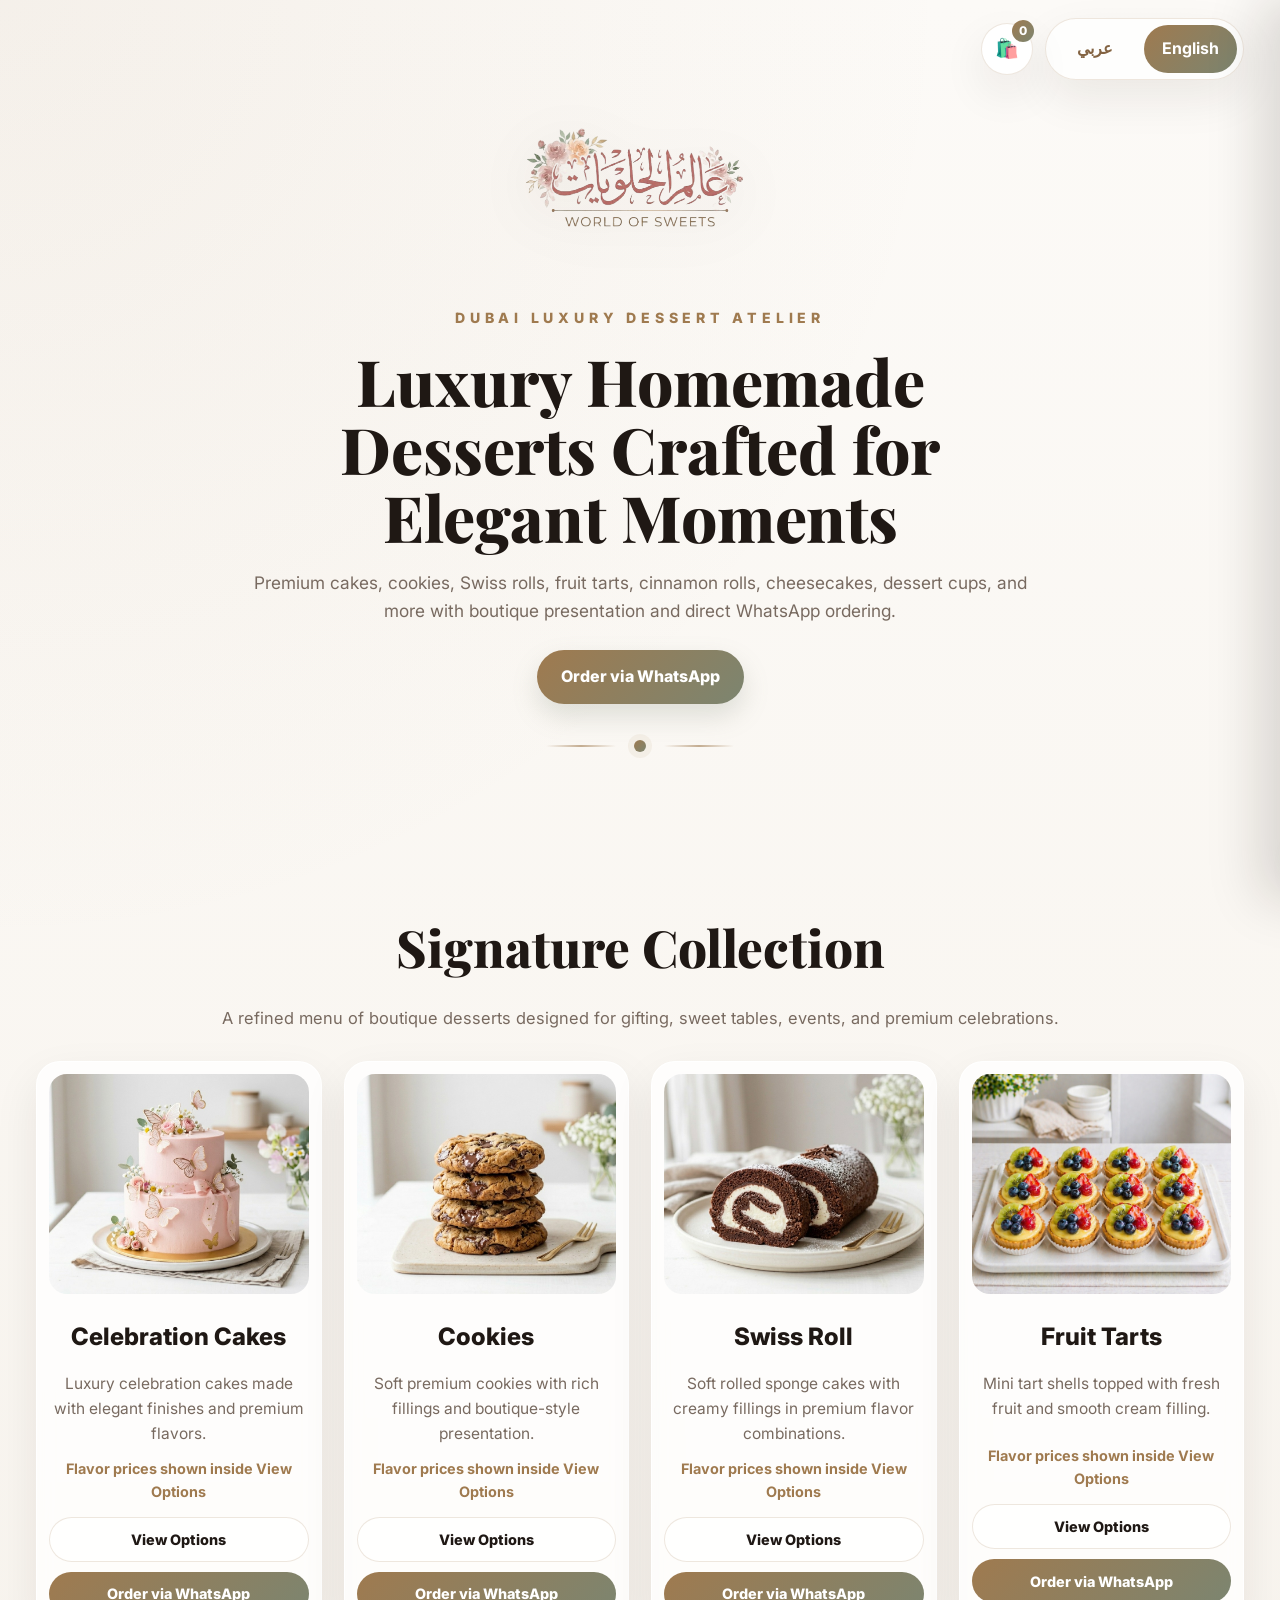
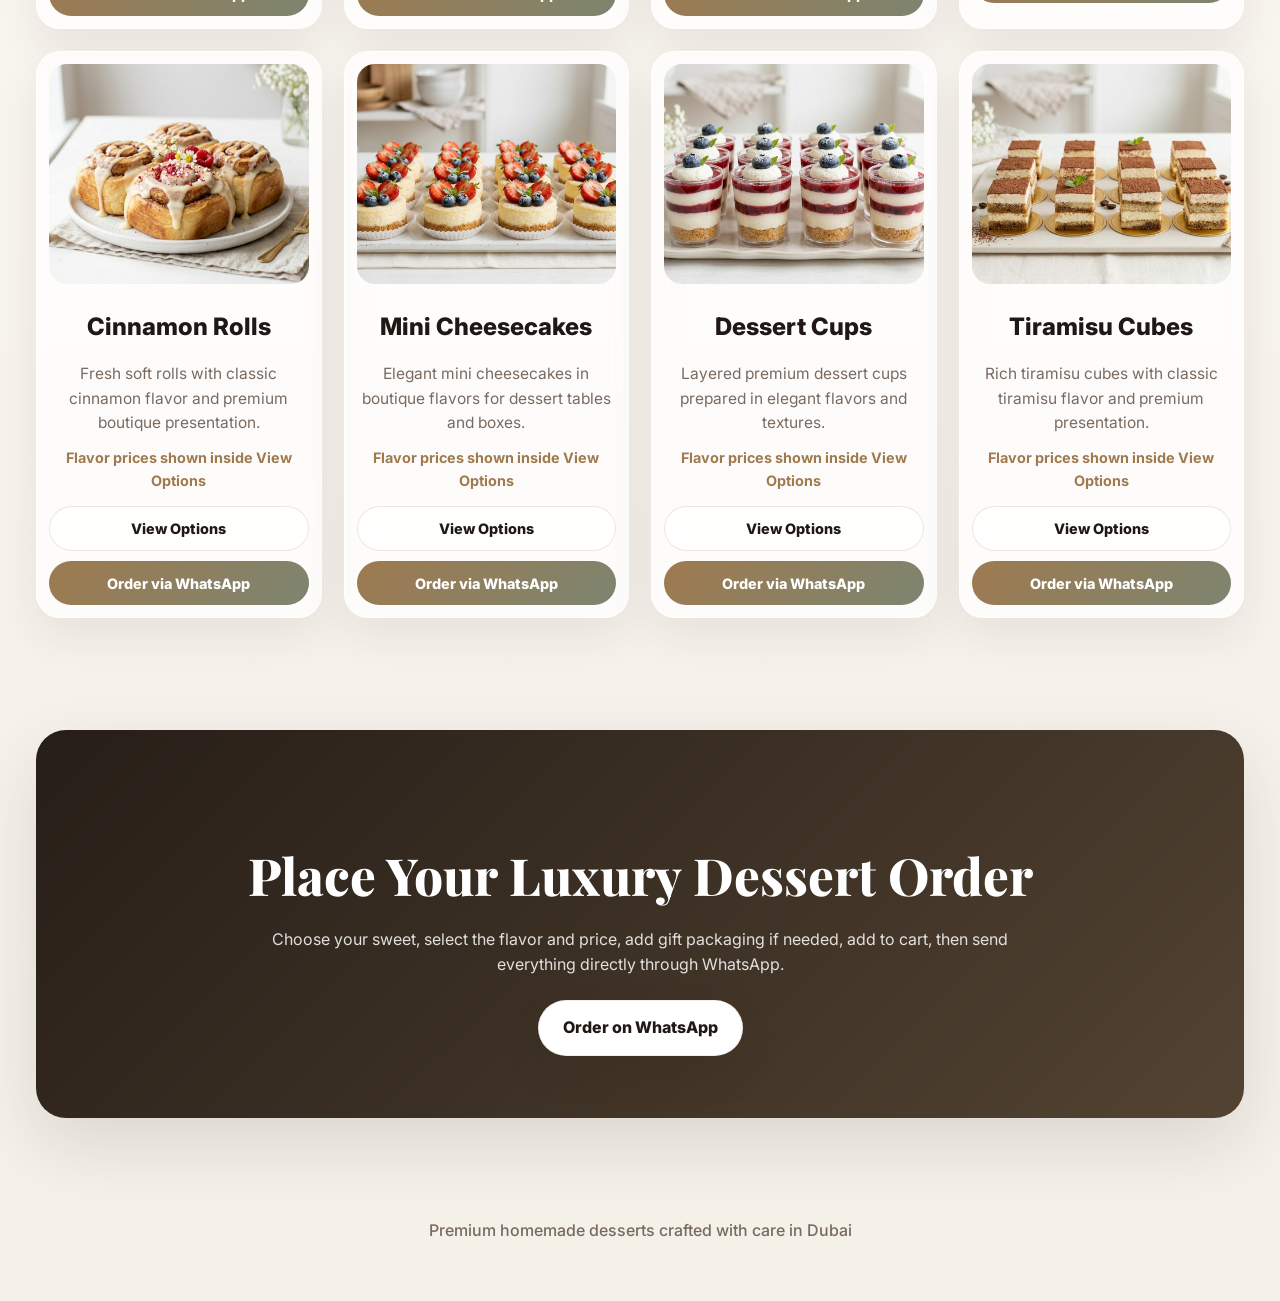
==== index.html @ 04ff1fd3 "Initial Word of Sweets site" ====
<!DOCTYPE html>
<html lang="en" dir="ltr">
<head>
  <meta charset="UTF-8" />
  <meta name="viewport" content="width=device-width, initial-scale=1.0" />
  <title>Word of Sweets | Dubai Luxury Desserts</title>
  <meta
    name="description"
    content="Luxury homemade desserts in Dubai with bilingual Arabic and English ordering, flavor selection, prices, gift options, cart, and WhatsApp ordering."
  />
  <link rel="preconnect" href="https://fonts.googleapis.com" />
  <link rel="preconnect" href="https://fonts.gstatic.com" crossorigin />
  <link
    href="https://fonts.googleapis.com/css2?family=Playfair+Display:wght@600;700;800&family=Inter:wght@400;500;600;700;800&family=Tajawal:wght@400;500;700;800&display=swap"
    rel="stylesheet"
  />
  <link rel="stylesheet" href="style.css" />
</head>
<body>
  <header class="topbar">
    <div class="container topbar-wrap">
      <div class="brand-logo-wrap"></div>

      <div class="topbar-actions">
        <button class="cart-toggle" id="cartToggle" type="button" aria-label="Open cart">
          <span class="cart-icon">🛍️</span>
          <span class="cart-count" id="cartCount">0</span>
        </button>

        <div class="language-switch">
          <button class="lang-btn" data-lang="ar">عربي</button>
          <button class="lang-btn active" data-lang="en">English</button>
        </div>
      </div>
    </div>
  </header>

  <main>
    <section class="hero section" id="home">
      <div class="container hero-inner">
        <div class="hero-logo-wrap reveal">
          <img src="images/Logo.png" alt="Word of Sweets main logo" class="hero-logo" />
        </div>

        <p
          class="hero-tag reveal"
          data-en="Dubai Luxury Dessert Atelier"
          data-ar="أتيليه حلويات فاخر في دبي"
        >
          Dubai Luxury Dessert Atelier
        </p>

        <h1
          class="hero-title reveal"
          data-en="Luxury Homemade Desserts Crafted for Elegant Moments"
          data-ar="حلويات منزلية فاخرة مصممة للحظات الأنيقة"
        >
          Luxury Homemade Desserts Crafted for Elegant Moments
        </h1>

        <p
          class="hero-subtitle reveal"
          data-en="Premium cakes, cookies, Swiss rolls, fruit tarts, cinnamon rolls, cheesecakes, dessert cups, and more with boutique presentation and direct WhatsApp ordering."
          data-ar="كيكات وكوكيز وسويس رول وتارت فواكه وسينامون رول وتشيزكيك وأكواب حلى والمزيد بتقديم بوتيك فاخر وطلب مباشر عبر واتساب."
        >
          Premium cakes, cookies, Swiss rolls, fruit tarts, cinnamon rolls, cheesecakes, dessert cups, and more with boutique presentation and direct WhatsApp ordering.
        </p>

        <div class="hero-buttons reveal">
          <a
            href="https://wa.me/971528112120"
            target="_blank"
            rel="noopener noreferrer"
            class="btn btn-whatsapp"
            data-en="Order via WhatsApp"
            data-ar="اطلب عبر واتساب"
          >
            Order via WhatsApp
          </a>
        </div>

        <div class="hero-divider reveal">
          <span></span>
          <i></i>
          <span></span>
        </div>
      </div>
    </section>

    <section class="products section" id="products">
      <div class="container">
        <div class="section-head reveal">
          <h2 data-en="Signature Collection" data-ar="التشكيلة المميزة">
            Signature Collection
          </h2>
          <p
            data-en="A refined menu of boutique desserts designed for gifting, sweet tables, events, and premium celebrations."
            data-ar="قائمة راقية من الحلويات البوتيكية المصممة للهدايا وطاولات الحلوى والمناسبات والاحتفالات الفاخرة."
          >
            A refined menu of boutique desserts designed for gifting, sweet tables, events, and premium celebrations.
          </p>
        </div>

        <div class="product-grid">
          <article
            class="product-card reveal"
            data-product="cakes"
            data-name-en="Celebration Cakes"
            data-name-ar="كيكات المناسبات"
            data-desc-en="Luxury celebration cakes made with elegant finishes and premium flavors."
            data-desc-ar="كيكات مناسبات فاخرة بتشطيبات أنيقة ونكهات مميزة."
            data-price-note-en="Flavor prices shown inside View Options"
            data-price-note-ar="أسعار النكهات موجودة داخل عرض الخيارات"
          >
            <div class="product-image-wrap">
              <img src="images/cakes.jpg" alt="Celebration Cakes" class="product-image" />
            </div>
            <div class="product-body">
              <h3 data-en="Celebration Cakes" data-ar="كيكات المناسبات">Celebration Cakes</h3>
              <p class="product-text" data-en="Luxury celebration cakes made with elegant finishes and premium flavors." data-ar="كيكات مناسبات فاخرة بتشطيبات أنيقة ونكهات مميزة.">
                Luxury celebration cakes made with elegant finishes and premium flavors.
              </p>
              <div class="product-note" data-en="Flavor prices shown inside View Options" data-ar="أسعار النكهات موجودة داخل عرض الخيارات">
                Flavor prices shown inside View Options
              </div>
              <div class="card-actions">
                <button class="btn btn-card btn-view-options" type="button" data-en="View Options" data-ar="عرض الخيارات">View Options</button>
                <button class="btn btn-card btn-card-whatsapp quick-order" type="button" data-en="Order via WhatsApp" data-ar="اطلب عبر واتساب">Order via WhatsApp</button>
              </div>
            </div>
          </article>

          <article
            class="product-card reveal"
            data-product="cookies"
            data-name-en="Cookies"
            data-name-ar="كوكيز"
            data-desc-en="Soft premium cookies with rich fillings and boutique-style presentation."
            data-desc-ar="كوكيز فاخر طري بحشوات غنية وتقديم أنيق."
            data-price-note-en="Flavor prices shown inside View Options"
            data-price-note-ar="أسعار النكهات موجودة داخل عرض الخيارات"
          >
            <div class="product-image-wrap">
              <img src="images/cookies.jpg" alt="Cookies" class="product-image" />
            </div>
            <div class="product-body">
              <h3 data-en="Cookies" data-ar="كوكيز">Cookies</h3>
              <p class="product-text" data-en="Soft premium cookies with rich fillings and boutique-style presentation." data-ar="كوكيز فاخر طري بحشوات غنية وتقديم أنيق.">
                Soft premium cookies with rich fillings and boutique-style presentation.
              </p>
              <div class="product-note" data-en="Flavor prices shown inside View Options" data-ar="أسعار النكهات موجودة داخل عرض الخيارات">
                Flavor prices shown inside View Options
              </div>
              <div class="card-actions">
                <button class="btn btn-card btn-view-options" type="button" data-en="View Options" data-ar="عرض الخيارات">View Options</button>
                <button class="btn btn-card btn-card-whatsapp quick-order" type="button" data-en="Order via WhatsApp" data-ar="اطلب عبر واتساب">Order via WhatsApp</button>
              </div>
            </div>
          </article>

          <article
            class="product-card reveal"
            data-product="swiss-roll"
            data-name-en="Swiss Roll"
            data-name-ar="سويس رول"
            data-desc-en="Soft rolled sponge cakes with creamy fillings in premium flavor combinations."
            data-desc-ar="سويس رول إسفنجي طري بحشوات كريمية ونكهات فاخرة."
            data-price-note-en="Flavor prices shown inside View Options"
            data-price-note-ar="أسعار النكهات موجودة داخل عرض الخيارات"
          >
            <div class="product-image-wrap">
              <img src="images/swiss roll.jpg" alt="Swiss Roll" class="product-image" />
            </div>
            <div class="product-body">
              <h3 data-en="Swiss Roll" data-ar="سويس رول">Swiss Roll</h3>
              <p class="product-text" data-en="Soft rolled sponge cakes with creamy fillings in premium flavor combinations." data-ar="سويس رول إسفنجي طري بحشوات كريمية ونكهات فاخرة.">
                Soft rolled sponge cakes with creamy fillings in premium flavor combinations.
              </p>
              <div class="product-note" data-en="Flavor prices shown inside View Options" data-ar="أسعار النكهات موجودة داخل عرض الخيارات">
                Flavor prices shown inside View Options
              </div>
              <div class="card-actions">
                <button class="btn btn-card btn-view-options" type="button" data-en="View Options" data-ar="عرض الخيارات">View Options</button>
                <button class="btn btn-card btn-card-whatsapp quick-order" type="button" data-en="Order via WhatsApp" data-ar="اطلب عبر واتساب">Order via WhatsApp</button>
              </div>
            </div>
          </article>

          <article
            class="product-card reveal"
            data-product="fruit-tarts"
            data-name-en="Fruit Tarts"
            data-name-ar="تارت الفواكه"
            data-desc-en="Mini tart shells topped with fresh fruit and smooth cream filling."
            data-desc-ar="تارت صغير محشو بكريمة ناعمة ومزين بالفواكه الطازجة."
            data-price-note-en="Flavor prices shown inside View Options"
            data-price-note-ar="أسعار النكهات موجودة داخل عرض الخيارات"
          >
            <div class="product-image-wrap">
              <img src="images/Small tart mix.jpg" alt="Fruit Tarts" class="product-image" />
            </div>
            <div class="product-body">
              <h3 data-en="Fruit Tarts" data-ar="تارت الفواكه">Fruit Tarts</h3>
              <p class="product-text" data-en="Mini tart shells topped with fresh fruit and smooth cream filling." data-ar="تارت صغير محشو بكريمة ناعمة ومزين بالفواكه الطازجة.">
                Mini tart shells topped with fresh fruit and smooth cream filling.
              </p>
              <div class="product-note" data-en="Flavor prices shown inside View Options" data-ar="أسعار النكهات موجودة داخل عرض الخيارات">
                Flavor prices shown inside View Options
              </div>
              <div class="card-actions">
                <button class="btn btn-card btn-view-options" type="button" data-en="View Options" data-ar="عرض الخيارات">View Options</button>
                <button class="btn btn-card btn-card-whatsapp quick-order" type="button" data-en="Order via WhatsApp" data-ar="اطلب عبر واتساب">Order via WhatsApp</button>
              </div>
            </div>
          </article>

          <article
            class="product-card reveal"
            data-product="cinnamon-rolls"
            data-name-en="Cinnamon Rolls"
            data-name-ar="سينامون رول"
            data-desc-en="Fresh soft rolls with classic cinnamon flavor and premium boutique presentation."
            data-desc-ar="لفائف سينامون طازجة وطرية بنكهة السينامون الكلاسيكية وتقديم فاخر."
            data-price-note-en="Flavor prices shown inside View Options"
            data-price-note-ar="أسعار النكهات موجودة داخل عرض الخيارات"
          >
            <div class="product-image-wrap">
              <img src="images/cinnamon rolls.jpg" alt="Cinnamon Rolls" class="product-image" />
            </div>
            <div class="product-body">
              <h3 data-en="Cinnamon Rolls" data-ar="سينامون رول">Cinnamon Rolls</h3>
              <p class="product-text" data-en="Fresh soft rolls with classic cinnamon flavor and premium boutique presentation." data-ar="لفائف سينامون طازجة وطرية بنكهة السينامون الكلاسيكية وتقديم فاخر.">
                Fresh soft rolls with classic cinnamon flavor and premium boutique presentation.
              </p>
              <div class="product-note" data-en="Flavor prices shown inside View Options" data-ar="أسعار النكهات موجودة داخل عرض الخيارات">
                Flavor prices shown inside View Options
              </div>
              <div class="card-actions">
                <button class="btn btn-card btn-view-options" type="button" data-en="View Options" data-ar="عرض الخيارات">View Options</button>
                <button class="btn btn-card btn-card-whatsapp quick-order" type="button" data-en="Order via WhatsApp" data-ar="اطلب عبر واتساب">Order via WhatsApp</button>
              </div>
            </div>
          </article>

          <article
            class="product-card reveal"
            data-product="mini-cheesecakes"
            data-name-en="Mini Cheesecakes"
            data-name-ar="ميني تشيزكيك"
            data-desc-en="Elegant mini cheesecakes in boutique flavors for dessert tables and boxes."
            data-desc-ar="ميني تشيزكيك أنيق بنكهات مميزة لطاولات الحلوى والبوكسات."
            data-price-note-en="Flavor prices shown inside View Options"
            data-price-note-ar="أسعار النكهات موجودة داخل عرض الخيارات"
          >
            <div class="product-image-wrap">
              <img src="images/Small cheesecake.jpg" alt="Mini Cheesecakes" class="product-image" />
            </div>
            <div class="product-body">
              <h3 data-en="Mini Cheesecakes" data-ar="ميني تشيزكيك">Mini Cheesecakes</h3>
              <p class="product-text" data-en="Elegant mini cheesecakes in boutique flavors for dessert tables and boxes." data-ar="ميني تشيزكيك أنيق بنكهات مميزة لطاولات الحلوى والبوكسات.">
                Elegant mini cheesecakes in boutique flavors for dessert tables and boxes.
              </p>
              <div class="product-note" data-en="Flavor prices shown inside View Options" data-ar="أسعار النكهات موجودة داخل عرض الخيارات">
                Flavor prices shown inside View Options
              </div>
              <div class="card-actions">
                <button class="btn btn-card btn-view-options" type="button" data-en="View Options" data-ar="عرض الخيارات">View Options</button>
                <button class="btn btn-card btn-card-whatsapp quick-order" type="button" data-en="Order via WhatsApp" data-ar="اطلب عبر واتساب">Order via WhatsApp</button>
              </div>
            </div>
          </article>

          <article
            class="product-card reveal"
            data-product="dessert-cups"
            data-name-en="Dessert Cups"
            data-name-ar="أكواب الحلى"
            data-desc-en="Layered premium dessert cups prepared in elegant flavors and textures."
            data-desc-ar="أكواب حلى بطبقات فاخرة ونكهات وقوامات مميزة."
            data-price-note-en="Flavor prices shown inside View Options"
            data-price-note-ar="أسعار النكهات موجودة داخل عرض الخيارات"
          >
            <div class="product-image-wrap">
              <img src="images/cups.jpg" alt="Dessert Cups" class="product-image" />
            </div>
            <div class="product-body">
              <h3 data-en="Dessert Cups" data-ar="أكواب الحلى">Dessert Cups</h3>
              <p class="product-text" data-en="Layered premium dessert cups prepared in elegant flavors and textures." data-ar="أكواب حلى بطبقات فاخرة ونكهات وقوامات مميزة.">
                Layered premium dessert cups prepared in elegant flavors and textures.
              </p>
              <div class="product-note" data-en="Flavor prices shown inside View Options" data-ar="أسعار النكهات موجودة داخل عرض الخيارات">
                Flavor prices shown inside View Options
              </div>
              <div class="card-actions">
                <button class="btn btn-card btn-view-options" type="button" data-en="View Options" data-ar="عرض الخيارات">View Options</button>
                <button class="btn btn-card btn-card-whatsapp quick-order" type="button" data-en="Order via WhatsApp" data-ar="اطلب عبر واتساب">Order via WhatsApp</button>
              </div>
            </div>
          </article>

          <article
            class="product-card reveal"
            data-product="tiramisu-cubes"
            data-name-en="Tiramisu Cubes"
            data-name-ar="مكعبات تيراميسو"
            data-desc-en="Rich tiramisu cubes with classic tiramisu flavor and premium presentation."
            data-desc-ar="مكعبات تيراميسو غنية بنكهة التيراميسو الكلاسيكية وتقديم فاخر."
            data-price-note-en="Flavor prices shown inside View Options"
            data-price-note-ar="أسعار النكهات موجودة داخل عرض الخيارات"
          >
            <div class="product-image-wrap">
              <img src="images/cube tiramisu.jpg" alt="Tiramisu Cubes" class="product-image" />
            </div>
            <div class="product-body">
              <h3 data-en="Tiramisu Cubes" data-ar="مكعبات تيراميسو">Tiramisu Cubes</h3>
              <p class="product-text" data-en="Rich tiramisu cubes with classic tiramisu flavor and premium presentation." data-ar="مكعبات تيراميسو غنية بنكهة التيراميسو الكلاسيكية وتقديم فاخر.">
                Rich tiramisu cubes with classic tiramisu flavor and premium presentation.
              </p>
              <div class="product-note" data-en="Flavor prices shown inside View Options" data-ar="أسعار النكهات موجودة داخل عرض الخيارات">
                Flavor prices shown inside View Options
              </div>
              <div class="card-actions">
                <button class="btn btn-card btn-view-options" type="button" data-en="View Options" data-ar="عرض الخيارات">View Options</button>
                <button class="btn btn-card btn-card-whatsapp quick-order" type="button" data-en="Order via WhatsApp" data-ar="اطلب عبر واتساب">Order via WhatsApp</button>
              </div>
            </div>
          </article>
        </div>
      </div>
    </section>

    <section class="cta section">
      <div class="container">
        <div class="cta-box reveal">
          <h2 data-en="Place Your Luxury Dessert Order" data-ar="اطلب تشكيلتك الفاخرة">
            Place Your Luxury Dessert Order
          </h2>
          <p
            data-en="Choose your sweet, select the flavor and price, add gift packaging if needed, add to cart, then send everything directly through WhatsApp."
            data-ar="اختر الحلى وحدد النكهة والسعر وأضف تغليف الهدية إذا رغبت ثم أضف إلى السلة وأرسل كل التفاصيل مباشرة عبر واتساب."
          >
            Choose your sweet, select the flavor and price, add gift packaging if needed, add to cart, then send everything directly through WhatsApp.
          </p>
          <a
            href="https://wa.me/971528112120"
            target="_blank"
            rel="noopener noreferrer"
            class="btn btn-light"
            data-en="Order on WhatsApp"
            data-ar="اطلب عبر واتساب"
          >
            Order on WhatsApp
          </a>
        </div>
      </div>
    </section>
  </main>

  <footer class="site-footer">
    <div class="container footer-wrap">
      <p data-en="Premium homemade desserts crafted with care in Dubai" data-ar="حلويات منزلية فاخرة مصنوعة بعناية في دبي">
        Premium homemade desserts crafted with care in Dubai
      </p>
    </div>
  </footer>

  <div class="modal" id="productModal" aria-hidden="true">
    <div class="modal-backdrop"></div>

    <div class="modal-dialog" role="dialog" aria-modal="true" aria-labelledby="modalTitle">
      <button class="modal-close" id="modalClose" type="button" aria-label="Close">×</button>

      <div class="modal-grid">
        <div class="modal-image-side">
          <img id="modalImage" src="" alt="" class="modal-image" />
        </div>

        <div class="modal-content-side">
          <h2 id="modalTitle" class="modal-title"></h2>
          <p id="modalDescription" class="modal-description"></p>

          <div class="option-group">
            <h3 class="option-title" data-en="Choose Flavor" data-ar="اختر النكهة">Choose Flavor</h3>
            <div class="flavor-grid" id="flavorOptions"></div>
          </div>

          <div class="option-group">
            <h3 class="option-title" data-en="Gift Options" data-ar="خيارات التغليف والهدايا">Gift Options</h3>
            <div class="option-grid" id="giftOptions"></div>
          </div>

          <div class="option-group">
            <h3 class="option-title" data-en="Quantity" data-ar="الكمية">Quantity</h3>
            <div class="quantity-row">
              <button class="qty-btn" id="decreaseQty" type="button">-</button>
              <span class="qty-number" id="quantityValue">1</span>
              <button class="qty-btn" id="increaseQty" type="button">+</button>
            </div>
          </div>

          <div class="modal-actions">
            <button class="btn btn-add-cart" id="addToCartBtn" type="button" data-en="Add to Cart" data-ar="أضف إلى السلة">
              Add to Cart
            </button>
            <button class="btn btn-whatsapp modal-order-btn" id="sendOrderBtn" type="button" data-en="Order via WhatsApp" data-ar="اطلب عبر واتساب">
              Order via WhatsApp
            </button>
          </div>

          <div class="modal-summary">
            <div class="summary-row">
              <span data-en="Selected Item" data-ar="الصنف المختار">Selected Item</span>
              <strong id="summaryProduct"></strong>
            </div>
            <div class="summary-row">
              <span data-en="Flavor" data-ar="النكهة">Flavor</span>
              <strong id="summaryFlavor">-</strong>
            </div>
            <div class="summary-row">
              <span data-en="Flavor Price" data-ar="سعر النكهة">Flavor Price</span>
              <strong id="summaryPrice">-</strong>
            </div>
            <div class="summary-row">
              <span data-en="Gift Option" data-ar="خيار الهدية">Gift Option</span>
              <strong id="summaryGift">-</strong>
            </div>
            <div class="summary-row">
              <span data-en="Gift Price" data-ar="سعر الهدية">Gift Price</span>
              <strong id="summaryGiftPrice">-</strong>
            </div>
            <div class="summary-row">
              <span data-en="Quantity" data-ar="الكمية">Quantity</span>
              <strong id="summaryQty">1</strong>
            </div>
            <div class="summary-row summary-total-row">
              <span data-en="Estimated Total" data-ar="الإجمالي التقريبي">Estimated Total</span>
              <strong id="summaryTotal">-</strong>
            </div>
          </div>
        </div>
      </div>
    </div>
  </div>

  <aside class="cart-drawer" id="cartDrawer" aria-hidden="true">
    <div class="cart-header">
      <h2 data-en="Your Cart" data-ar="سلة المشتريات">Your Cart</h2>
      <button class="cart-close" id="cartClose" type="button" aria-label="Close cart">×</button>
    </div>

    <div class="cart-items" id="cartItems"></div>

    <div class="cart-empty" id="cartEmpty" data-en="Your cart is empty." data-ar="سلة المشتريات فارغة.">
      Your cart is empty.
    </div>

    <div class="cart-footer">
      <div class="cart-total-row">
        <span data-en="Total" data-ar="الإجمالي">Total</span>
        <strong id="cartTotal">0 AED</strong>
      </div>

      <button class="btn btn-whatsapp cart-checkout-btn" id="cartCheckoutBtn" type="button" data-en="Checkout on WhatsApp" data-ar="إرسال الطلب عبر واتساب">
        Checkout on WhatsApp
      </button>
    </div>
  </aside>

  <div class="cart-overlay" id="cartOverlay"></div>

  <script src="script.js"></script>
</body>
</html>
---- style.css ----
:root {
  --bg: #f5f0e8;
  --bg-soft: #fcfaf7;
  --white: #ffffff;
  --text: #2c241f;
  --text-soft: #786a60;
  --headline: #1f1814;
  --bronze: #9f7a4f;
  --bronze-dark: #836342;
  --olive: #7c8570;
  --olive-dark: #646d59;
  --sand: #e8ddcf;
  --line: rgba(44, 36, 31, 0.1);
  --shadow: 0 18px 45px rgba(36, 26, 18, 0.08);
  --shadow-strong: 0 26px 70px rgba(36, 26, 18, 0.12);
  --container: 1240px;
  --transition: all 0.3s ease;
}

*,
*::before,
*::after {
  box-sizing: border-box;
}

html {
  scroll-behavior: smooth;
  overflow-x: hidden;
}

body {
  margin: 0;
  font-family: "Inter", sans-serif;
  background:
    radial-gradient(circle at top left, rgba(159, 122, 79, 0.08), transparent 30%),
    linear-gradient(to bottom, var(--bg-soft), var(--bg));
  color: var(--text);
  line-height: 1.6;
  overflow-x: hidden;
  width: 100%;
  max-width: 100%;
}

body.lang-ar {
  font-family: "Tajawal", sans-serif;
}

img,
picture,
video,
canvas,
svg {
  display: block;
  max-width: 100%;
}

button,
input,
textarea,
select {
  font: inherit;
}

button {
  cursor: pointer;
  border: none;
  background: none;
}

a {
  color: inherit;
  text-decoration: none;
}

.container {
  width: 100%;
  max-width: var(--container);
  margin: 0 auto;
  padding-left: 16px;
  padding-right: 16px;
}

.section {
  padding: 56px 0;
}

/* Topbar */
.topbar {
  position: relative;
  padding: 18px 0 8px;
  width: 100%;
  overflow-x: clip;
}

.topbar-wrap {
  display: flex;
  align-items: flex-start;
  justify-content: flex-end;
  gap: 24px;
  width: 100%;
}

.brand-logo-wrap,
.brand-logo {
  display: none;
}

.topbar-actions {
  display: flex;
  align-items: center;
  gap: 12px;
  flex-shrink: 0;
}

.cart-toggle {
  position: relative;
  width: 52px;
  height: 52px;
  border-radius: 50%;
  background: var(--white);
  border: 1px solid rgba(159, 122, 79, 0.18);
  box-shadow: var(--shadow);
  display: flex;
  align-items: center;
  justify-content: center;
  flex-shrink: 0;
}

.cart-icon {
  font-size: 1.2rem;
}

.cart-count {
  position: absolute;
  top: -4px;
  right: -2px;
  min-width: 22px;
  height: 22px;
  border-radius: 999px;
  background: linear-gradient(135deg, var(--bronze), var(--olive));
  color: var(--white);
  font-size: 0.75rem;
  font-weight: 800;
  display: flex;
  align-items: center;
  justify-content: center;
  padding: 0 6px;
}

.language-switch {
  display: inline-flex;
  align-items: center;
  gap: 6px;
  padding: 6px;
  border-radius: 999px;
  background: rgba(255, 255, 255, 0.72);
  border: 1px solid rgba(159, 122, 79, 0.18);
  box-shadow: var(--shadow);
  flex-shrink: 0;
}

.lang-btn {
  min-width: 86px;
  padding: 11px 18px;
  border-radius: 999px;
  font-weight: 700;
  color: var(--bronze-dark);
  transition: var(--transition);
  white-space: nowrap;
}

.lang-btn.active {
  background: linear-gradient(135deg, var(--bronze), var(--olive));
  color: var(--white);
}

/* Hero */
.hero {
  padding-top: 10px;
  text-align: center;
  overflow-x: clip;
}

.hero-inner {
  max-width: 930px;
  margin: 0 auto;
}

.hero-logo-wrap {
  display: flex;
  justify-content: center;
  margin-bottom: 24px;
}

.hero-logo {
  width: 340px;
  max-width: 84%;
  height: auto;
  filter: drop-shadow(0 14px 28px rgba(36, 26, 18, 0.08));
}

.hero-tag {
  font-size: 0.88rem;
  letter-spacing: 0.34em;
  text-transform: uppercase;
  color: var(--bronze);
  font-weight: 800;
  margin-bottom: 18px;
}

body.lang-ar .hero-tag {
  letter-spacing: 0.08em;
}

.hero-title {
  font-family: "Playfair Display", serif;
  font-size: clamp(2.9rem, 5vw, 5.2rem);
  line-height: 1.06;
  color: var(--headline);
  font-weight: 800;
  max-width: 800px;
  margin: 0 auto 18px;
  word-break: break-word;
  overflow-wrap: anywhere;
}

body.lang-ar .hero-title {
  font-family: "Tajawal", sans-serif;
  font-weight: 800;
}

.hero-subtitle {
  max-width: 780px;
  margin: 0 auto 26px;
  font-size: 1.08rem;
  color: var(--text-soft);
  word-break: break-word;
  overflow-wrap: anywhere;
}

.hero-buttons {
  display: flex;
  justify-content: center;
  gap: 14px;
  flex-wrap: wrap;
}

.hero-divider {
  display: flex;
  align-items: center;
  justify-content: center;
  gap: 18px;
  margin-top: 36px;
}

.hero-divider span {
  width: 70px;
  height: 2px;
  background: linear-gradient(to right, transparent, rgba(159, 122, 79, 0.6), transparent);
  border-radius: 999px;
}

.hero-divider i {
  width: 12px;
  height: 12px;
  background: linear-gradient(135deg, var(--bronze), var(--olive));
  border-radius: 50%;
  display: block;
  box-shadow: 0 0 0 6px rgba(159, 122, 79, 0.08);
}

/* Buttons */
.btn {
  display: inline-flex;
  align-items: center;
  justify-content: center;
  min-height: 54px;
  padding: 14px 24px;
  border-radius: 999px;
  font-weight: 800;
  transition: var(--transition);
  text-align: center;
}

.btn-whatsapp {
  background: linear-gradient(135deg, var(--bronze), var(--olive));
  color: var(--white);
  box-shadow: 0 12px 26px rgba(124, 133, 112, 0.22);
}

.btn-whatsapp:hover {
  background: linear-gradient(135deg, var(--bronze-dark), var(--olive-dark));
  transform: translateY(-2px);
}

.btn-light {
  background: var(--white);
  color: var(--headline);
  box-shadow: var(--shadow);
  border: 1px solid rgba(159, 122, 79, 0.14);
}

.btn-light:hover {
  transform: translateY(-2px);
}

.btn-card {
  width: 100%;
  min-height: 44px;
  font-size: 0.9rem;
  padding: 10px 14px;
  border-radius: 999px;
  text-align: center;
}

.btn-view-options {
  background: rgba(255, 255, 255, 0.7);
  border: 1px solid rgba(159, 122, 79, 0.18);
  color: var(--headline);
}

.btn-view-options:hover {
  background: var(--white);
}

.btn-card-whatsapp,
.btn-add-cart {
  background: linear-gradient(135deg, var(--bronze), var(--olive));
  color: var(--white);
}

.btn-card-whatsapp:hover,
.btn-add-cart:hover {
  background: linear-gradient(135deg, var(--bronze-dark), var(--olive-dark));
}

/* Section head */
.section-head {
  text-align: center;
  max-width: 920px;
  margin: 0 auto 30px;
}

.section-head h2 {
  font-family: "Playfair Display", serif;
  font-size: clamp(2rem, 4vw, 3.5rem);
  color: var(--headline);
  font-weight: 800;
  margin-bottom: 10px;
  word-break: break-word;
}

body.lang-ar .section-head h2 {
  font-family: "Tajawal", sans-serif;
}

.section-head p {
  color: var(--text-soft);
  font-size: 1.03rem;
  word-break: break-word;
  overflow-wrap: anywhere;
}

/* Products */
.product-grid {
  display: grid;
  grid-template-columns: repeat(4, minmax(0, 1fr));
  gap: 22px;
  width: 100%;
}

.product-card {
  background: rgba(255, 255, 255, 0.76);
  backdrop-filter: blur(8px);
  border: 1px solid rgba(255, 255, 255, 0.86);
  box-shadow: var(--shadow);
  border-radius: 24px;
  padding: 12px;
  transition: var(--transition);
  min-width: 0;
  overflow: hidden;
}

.product-card:hover {
  transform: translateY(-5px);
  box-shadow: var(--shadow-strong);
}

.product-image-wrap {
  border-radius: 18px;
  overflow: hidden;
  margin-bottom: 14px;
}

.product-image {
  height: 220px;
  object-fit: cover;
  transition: transform 0.45s ease;
}

.product-card:hover .product-image {
  transform: scale(1.04);
}

.product-body {
  text-align: center;
  min-width: 0;
}

.product-body h3 {
  font-size: 1.5rem;
  font-weight: 800;
  color: var(--headline);
  margin-bottom: 10px;
  word-break: break-word;
  overflow-wrap: anywhere;
}

.product-text {
  font-size: 0.97rem;
  color: var(--text-soft);
  min-height: 62px;
  margin-bottom: 10px;
  word-break: break-word;
  overflow-wrap: anywhere;
}

.product-note {
  font-size: 0.9rem;
  color: var(--bronze);
  font-weight: 700;
  margin-bottom: 14px;
  word-break: break-word;
  overflow-wrap: anywhere;
}

.card-actions {
  display: grid;
  gap: 10px;
}

/* CTA */
.cta-box {
  background:
    linear-gradient(135deg, rgba(31, 24, 20, 0.94), rgba(80, 63, 46, 0.94)),
    linear-gradient(135deg, var(--bronze), var(--olive));
  color: var(--white);
  text-align: center;
  padding: 62px 24px;
  border-radius: 30px;
  box-shadow: var(--shadow-strong);
  overflow: hidden;
}

.cta-box h2 {
  font-family: "Playfair Display", serif;
  font-size: clamp(2rem, 4vw, 3.3rem);
  margin-bottom: 10px;
  font-weight: 800;
  word-break: break-word;
  overflow-wrap: anywhere;
}

body.lang-ar .cta-box h2 {
  font-family: "Tajawal", sans-serif;
}

.cta-box p {
  max-width: 800px;
  margin: 0 auto 22px;
  color: rgba(255, 255, 255, 0.85);
  word-break: break-word;
  overflow-wrap: anywhere;
}

/* Footer */
.site-footer {
  padding: 28px 0 42px;
}

.footer-wrap {
  text-align: center;
  color: var(--text-soft);
  font-weight: 500;
}

/* Modal */
.modal {
  position: fixed;
  inset: 0;
  display: none;
  z-index: 2000;
}

.modal.active {
  display: block;
}

.modal-backdrop {
  position: absolute;
  inset: 0;
  background: rgba(24, 18, 14, 0.45);
  backdrop-filter: blur(5px);
}

.modal-dialog {
  position: relative;
  z-index: 2;
  width: min(1180px, calc(100% - 24px));
  max-height: 92vh;
  overflow-y: auto;
  overflow-x: hidden;
  margin: 4vh auto;
  background: linear-gradient(to bottom, #fbf8f4, #f4ede4);
  border-radius: 28px;
  box-shadow: 0 28px 80px rgba(24, 18, 14, 0.2);
  padding: 22px;
  border: 1px solid rgba(159, 122, 79, 0.12);
}

.modal-close {
  position: sticky;
  top: 0;
  margin-left: auto;
  display: flex;
  width: 42px;
  height: 42px;
  align-items: center;
  justify-content: center;
  font-size: 2rem;
  line-height: 1;
  color: var(--headline);
  background: rgba(255, 255, 255, 0.92);
  border-radius: 50%;
  z-index: 5;
  box-shadow: var(--shadow);
  flex-shrink: 0;
}

.modal-grid {
  display: grid;
  grid-template-columns: minmax(0, 0.92fr) minmax(0, 1.08fr);
  gap: 24px;
  align-items: start;
}

.modal-image-side {
  position: sticky;
  top: 56px;
  min-width: 0;
}

.modal-image {
  border-radius: 22px;
  height: 520px;
  object-fit: cover;
  box-shadow: var(--shadow);
}

.modal-title {
  font-size: 2.2rem;
  color: var(--headline);
  font-weight: 800;
  margin-bottom: 8px;
  word-break: break-word;
  overflow-wrap: anywhere;
}

.modal-description {
  color: var(--text-soft);
  margin-bottom: 20px;
  word-break: break-word;
  overflow-wrap: anywhere;
}

.option-group {
  margin-bottom: 20px;
}

.option-title {
  font-size: 1.15rem;
  color: var(--headline);
  margin-bottom: 12px;
  font-weight: 800;
}

.option-grid {
  display: grid;
  grid-template-columns: repeat(3, minmax(0, 1fr));
  gap: 12px;
}

.flavor-grid {
  display: grid;
  grid-template-columns: repeat(3, minmax(0, 1fr));
  gap: 12px;
}

.gift-btn {
  min-height: 76px;
  padding: 14px 16px;
  border-radius: 18px;
  background: var(--white);
  border: 1px solid rgba(159, 122, 79, 0.18);
  color: var(--headline);
  font-weight: 700;
  transition: var(--transition);
  text-align: center;
  box-shadow: 0 6px 18px rgba(36, 26, 18, 0.04);
  min-width: 0;
}

.gift-btn.active {
  border-color: var(--bronze);
  box-shadow: 0 0 0 2px rgba(159, 122, 79, 0.1);
}

.option-name {
  display: block;
  font-weight: 800;
  margin-bottom: 4px;
  word-break: break-word;
  overflow-wrap: anywhere;
}

.option-price {
  display: block;
  color: var(--bronze);
  font-size: 0.92rem;
  font-weight: 700;
}

.flavor-btn {
  background: var(--white);
  border: 1px solid rgba(159, 122, 79, 0.15);
  border-radius: 18px;
  padding: 12px;
  text-align: center;
  transition: var(--transition);
  box-shadow: 0 6px 18px rgba(36, 26, 18, 0.04);
  min-width: 0;
}

.flavor-btn.active {
  border-color: var(--bronze);
  box-shadow: 0 0 0 2px rgba(159, 122, 79, 0.1);
  transform: scale(1.03);
}

.flavor-btn img {
  width: 86px;
  height: 86px;
  object-fit: cover;
  border-radius: 16px;
  margin: 0 auto 8px;
}

.flavor-btn .flavor-name {
  display: block;
  font-weight: 800;
  color: var(--headline);
  margin-bottom: 4px;
  word-break: break-word;
  overflow-wrap: anywhere;
}

.flavor-btn .flavor-price {
  display: block;
  color: var(--bronze);
  font-size: 0.92rem;
  font-weight: 700;
}

.quantity-row {
  display: flex;
  align-items: center;
  gap: 20px;
}

.qty-btn {
  width: 42px;
  height: 42px;
  border: 1px solid rgba(159, 122, 79, 0.24);
  border-radius: 50%;
  background: var(--white);
  color: var(--headline);
  font-size: 1.6rem;
  font-weight: 700;
  box-shadow: 0 6px 18px rgba(36, 26, 18, 0.04);
  flex-shrink: 0;
}

.qty-number {
  min-width: 30px;
  text-align: center;
  font-size: 1.2rem;
  font-weight: 800;
  color: var(--headline);
}

.modal-actions {
  display: grid;
  grid-template-columns: repeat(2, minmax(0, 1fr));
  gap: 12px;
  margin-bottom: 18px;
}

.modal-summary {
  background: rgba(255, 255, 255, 0.76);
  border-radius: 20px;
  padding: 16px;
  border: 1px solid rgba(159, 122, 79, 0.12);
  box-shadow: var(--shadow);
  min-width: 0;
}

.summary-row {
  display: flex;
  justify-content: space-between;
  gap: 18px;
  padding: 8px 0;
  border-bottom: 1px solid rgba(159, 122, 79, 0.1);
}

.summary-row:last-child {
  border-bottom: none;
}

.summary-row span {
  color: var(--text-soft);
  min-width: 0;
}

.summary-row strong {
  color: var(--headline);
  text-align: right;
  min-width: 0;
  word-break: break-word;
  overflow-wrap: anywhere;
}

.summary-total-row strong {
  color: var(--bronze-dark);
  font-size: 1.05rem;
}

/* Cart */
.cart-overlay {
  position: fixed;
  inset: 0;
  background: rgba(24, 18, 14, 0.35);
  backdrop-filter: blur(4px);
  z-index: 2100;
  display: none;
}

.cart-overlay.active {
  display: block;
}

.cart-drawer {
  position: fixed;
  top: 0;
  right: 0;
  width: min(420px, 92vw);
  max-width: 100%;
  height: 100vh;
  background: linear-gradient(to bottom, #fbf8f4, #f4ede4);
  box-shadow: -20px 0 50px rgba(24, 18, 14, 0.15);
  z-index: 2200;
  transform: translateX(100%);
  transition: transform 0.35s ease;
  display: flex;
  flex-direction: column;
}

.cart-drawer.active {
  transform: translateX(0);
}

.cart-header {
  display: flex;
  align-items: center;
  justify-content: space-between;
  padding: 22px 18px;
  border-bottom: 1px solid rgba(159, 122, 79, 0.12);
  gap: 12px;
}

.cart-header h2 {
  font-size: 1.4rem;
  color: var(--headline);
  word-break: break-word;
}

.cart-close {
  width: 40px;
  height: 40px;
  border-radius: 50%;
  background: var(--white);
  box-shadow: var(--shadow);
  font-size: 1.8rem;
  color: var(--headline);
  flex-shrink: 0;
}

.cart-items {
  flex: 1;
  overflow-y: auto;
  overflow-x: hidden;
  padding: 16px;
  display: grid;
  gap: 12px;
}

.cart-item {
  background: rgba(255, 255, 255, 0.76);
  border: 1px solid rgba(159, 122, 79, 0.12);
  border-radius: 18px;
  padding: 12px;
  box-shadow: var(--shadow);
  min-width: 0;
}

.cart-item h4 {
  font-size: 1rem;
  color: var(--headline);
  margin-bottom: 6px;
  word-break: break-word;
  overflow-wrap: anywhere;
}

.cart-meta {
  font-size: 0.88rem;
  color: var(--text-soft);
  margin-bottom: 8px;
  word-break: break-word;
  overflow-wrap: anywhere;
}

.cart-item-row {
  display: flex;
  justify-content: space-between;
  gap: 12px;
  align-items: center;
}

.cart-item-price {
  font-weight: 800;
  color: var(--bronze-dark);
}

.cart-remove {
  font-size: 0.85rem;
  color: #b04b4b;
  font-weight: 700;
  white-space: nowrap;
}

.cart-empty {
  padding: 20px 16px;
  text-align: center;
  color: var(--text-soft);
}

.cart-footer {
  padding: 18px;
  border-top: 1px solid rgba(159, 122, 79, 0.12);
  background: rgba(255, 255, 255, 0.5);
}

.cart-total-row {
  display: flex;
  justify-content: space-between;
  gap: 12px;
  margin-bottom: 14px;
  font-weight: 800;
  color: var(--headline);
}

.cart-checkout-btn {
  width: 100%;
}

/* Reveal */
.reveal {
  opacity: 0;
  transform: translateY(24px);
  transition: opacity 0.8s ease, transform 0.8s ease;
}

.reveal.show {
  opacity: 1;
  transform: translateY(0);
}

/* Arabic without moving page */
body.lang-ar .section-head,
body.lang-ar .product-body,
body.lang-ar .footer-wrap,
body.lang-ar .modal-content-side,
body.lang-ar .cart-items,
body.lang-ar .cart-header,
body.lang-ar .cart-footer {
  text-align: right;
}

body.lang-ar .hero-inner,
body.lang-ar .cta-box {
  text-align: center;
}

body.lang-ar .summary-row strong {
  text-align: left;
}

/* Tablet */
@media (max-width: 1200px) {
  .product-grid {
    grid-template-columns: repeat(3, minmax(0, 1fr));
  }

  .modal-grid {
    grid-template-columns: 1fr;
  }

  .modal-image-side {
    position: static;
  }

  .modal-image {
    height: 420px;
  }
}

@media (max-width: 900px) {
  .product-grid {
    grid-template-columns: repeat(2, minmax(0, 1fr));
  }

  .option-grid,
  .flavor-grid {
    grid-template-columns: repeat(2, minmax(0, 1fr));
  }
}

/* Premium mobile version */
@media (max-width: 640px) {
  html,
  body {
    overflow-x: hidden;
  }

  .container {
    padding-left: 12px;
    padding-right: 12px;
  }

  .topbar {
    padding: 14px 0 6px;
  }

  .topbar-wrap {
    gap: 10px;
    align-items: center;
  }

  .topbar-actions {
    gap: 8px;
  }

  .cart-toggle {
    width: 44px;
    height: 44px;
  }

  .cart-count {
    min-width: 20px;
    height: 20px;
    font-size: 0.7rem;
  }

  .lang-btn {
    min-width: 66px;
    padding: 8px 10px;
    font-size: 0.76rem;
  }

  .hero {
    padding-top: 0;
  }

  .hero-logo-wrap {
    margin-bottom: 16px;
  }

  .hero-logo {
    width: 180px;
  }

  .hero-tag {
    font-size: 0.62rem;
    letter-spacing: 0.18em;
    margin-bottom: 10px;
  }

  .hero-title {
    font-size: 2.15rem;
    line-height: 1.05;
    max-width: 320px;
    margin: 0 auto 12px;
  }

  .hero-subtitle {
    font-size: 0.92rem;
    line-height: 1.55;
    max-width: 320px;
    margin: 0 auto 18px;
  }

  .hero-buttons .btn {
    min-height: 46px;
    font-size: 0.82rem;
    padding: 10px 18px;
  }

  .hero-divider {
    margin-top: 22px;
  }

  .section {
    padding: 42px 0;
  }

  .section-head {
    margin-bottom: 20px;
  }

  .section-head h2 {
    font-size: 2.15rem;
    line-height: 1.08;
  }

  .section-head p {
    font-size: 0.92rem;
  }

  .product-grid {
    grid-template-columns: repeat(2, minmax(0, 1fr));
    gap: 12px;
  }

  .product-card {
    padding: 10px;
    border-radius: 18px;
  }

  .product-image-wrap {
    border-radius: 14px;
    margin-bottom: 10px;
  }

  .product-image {
    height: 140px;
  }

  .product-body h3 {
    font-size: 1rem;
    line-height: 1.2;
    margin-bottom: 6px;
  }

  .product-text {
    font-size: 0.82rem;
    min-height: 48px;
    margin-bottom: 6px;
  }

  .product-note {
    font-size: 0.75rem;
    margin-bottom: 8px;
  }

  .card-actions {
    gap: 8px;
  }

  .btn-card {
    min-height: 38px;
    font-size: 0.75rem;
    padding: 8px 10px;
  }

  .option-grid,
  .flavor-grid {
    grid-template-columns: 1fr;
  }

  .modal-dialog {
    width: calc(100% - 16px);
    padding: 14px;
    margin: 2vh auto;
    border-radius: 22px;
  }

  .modal-grid {
    gap: 16px;
  }

  .modal-image {
    height: 280px;
  }

  .modal-title {
    font-size: 1.8rem;
    line-height: 1.15;
  }

  .modal-actions {
    grid-template-columns: 1fr;
  }

  .qty-btn {
    width: 38px;
    height: 38px;
  }

  .cta-box {
    padding: 38px 18px;
    border-radius: 24px;
  }

  .cta-box h2 {
    font-size: 2rem;
    line-height: 1.2;
  }

  .cta-box p {
    font-size: 0.92rem;
  }

  .cart-drawer {
    width: min(380px, 100vw);
  }
}

@media (max-width: 380px) {
  .hero-title {
    font-size: 1.9rem;
    max-width: 280px;
  }

  .hero-subtitle {
    max-width: 280px;
    font-size: 0.88rem;
  }

  .product-image {
    height: 125px;
  }

  .product-body h3 {
    font-size: 0.92rem;
  }

  .btn-card {
    font-size: 0.7rem;
    padding: 8px 8px;
  }
}
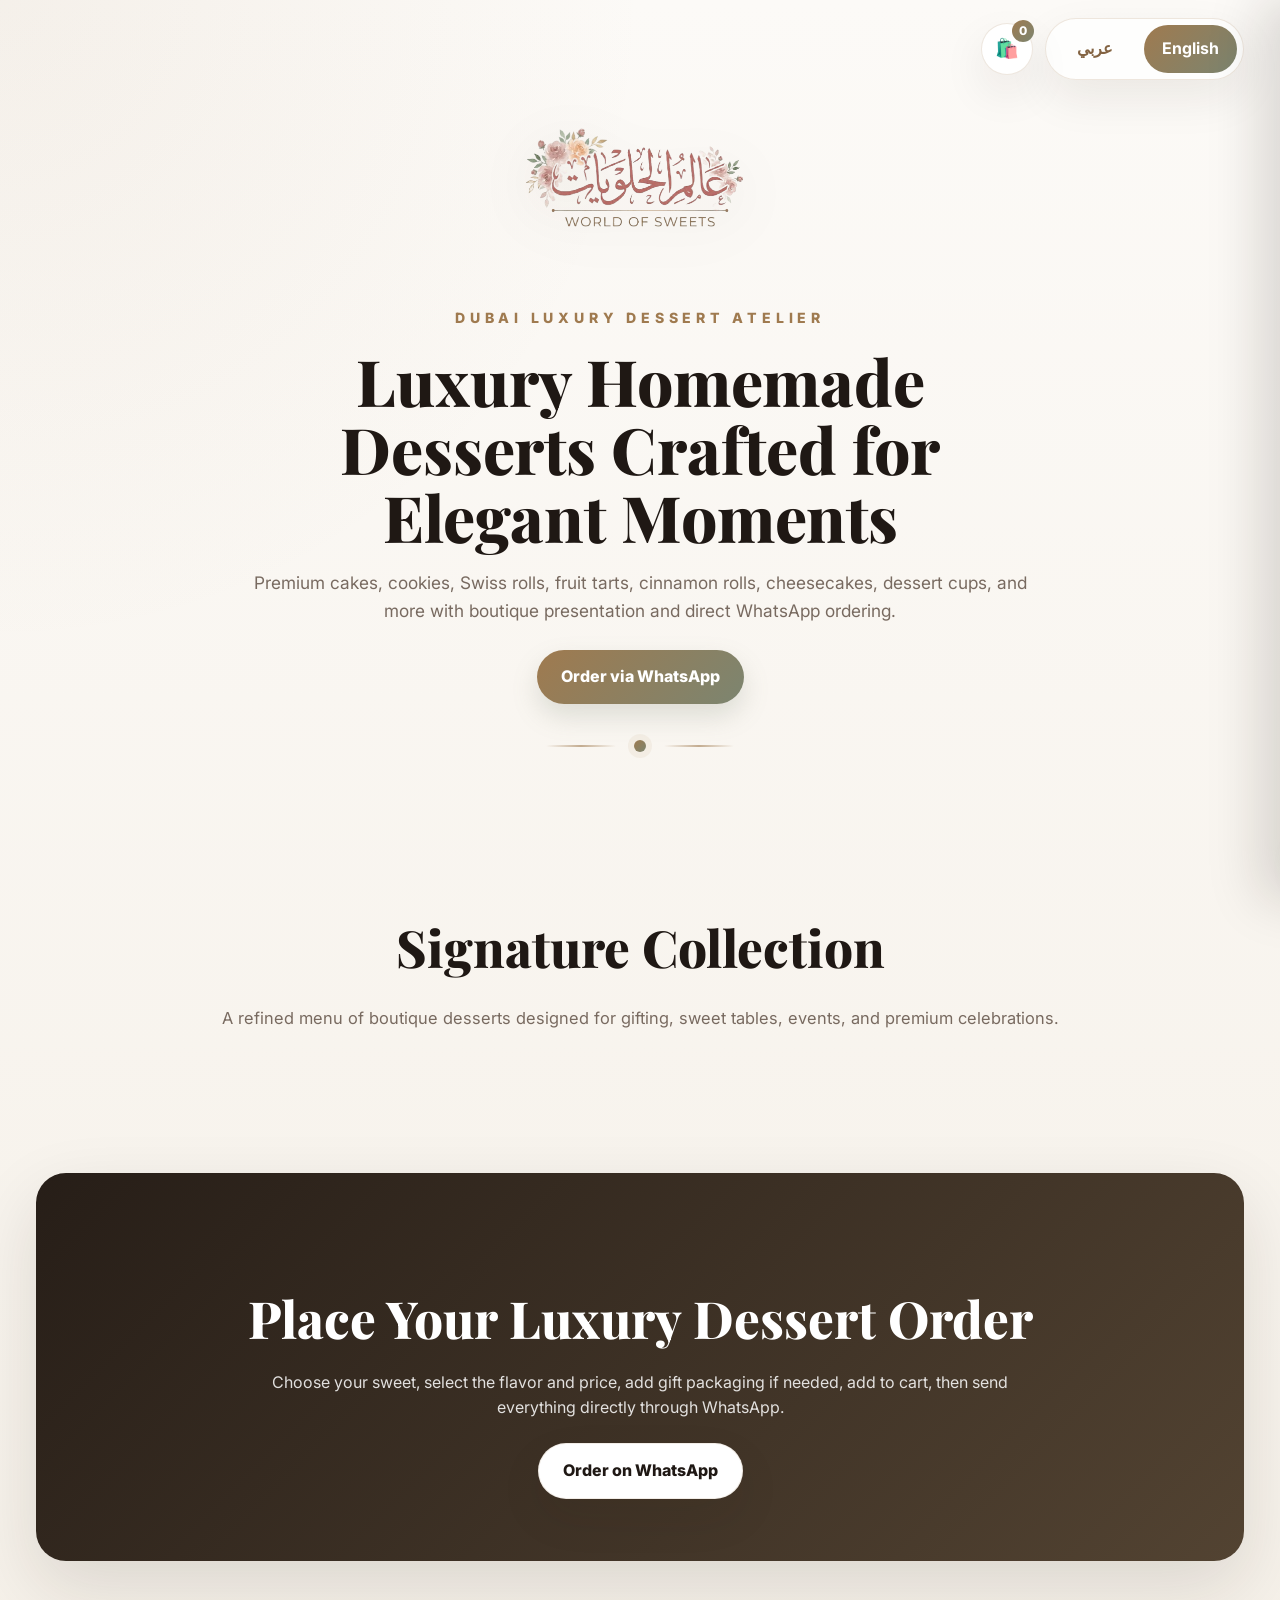
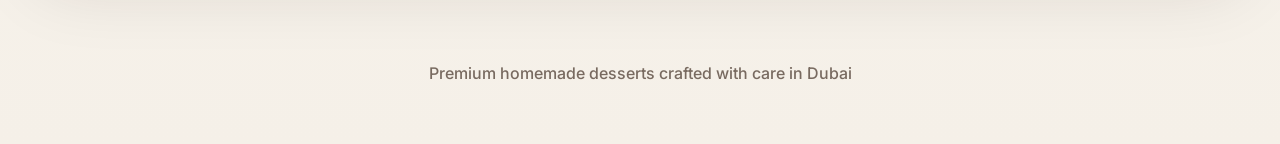
==== commit e24f6d8e: "Connect frontend products to Supabase" ====
--- a/index.html
+++ b/index.html
@@ -8,6 +8,7 @@
     name="description"
     content="Luxury homemade desserts in Dubai with bilingual Arabic and English ordering, flavor selection, prices, gift options, cart, and WhatsApp ordering."
   />
+  <link rel="icon" href="/favicon.ico" />
   <link rel="preconnect" href="https://fonts.googleapis.com" />
   <link rel="preconnect" href="https://fonts.gstatic.com" crossorigin />
   <link
@@ -101,231 +102,7 @@
           </p>
         </div>
 
-        <div class="product-grid">
-          <article
-            class="product-card reveal"
-            data-product="cakes"
-            data-name-en="Celebration Cakes"
-            data-name-ar="كيكات المناسبات"
-            data-desc-en="Luxury celebration cakes made with elegant finishes and premium flavors."
-            data-desc-ar="كيكات مناسبات فاخرة بتشطيبات أنيقة ونكهات مميزة."
-            data-price-note-en="Flavor prices shown inside View Options"
-            data-price-note-ar="أسعار النكهات موجودة داخل عرض الخيارات"
-          >
-            <div class="product-image-wrap">
-              <img src="images/cakes.jpg" alt="Celebration Cakes" class="product-image" />
-            </div>
-            <div class="product-body">
-              <h3 data-en="Celebration Cakes" data-ar="كيكات المناسبات">Celebration Cakes</h3>
-              <p class="product-text" data-en="Luxury celebration cakes made with elegant finishes and premium flavors." data-ar="كيكات مناسبات فاخرة بتشطيبات أنيقة ونكهات مميزة.">
-                Luxury celebration cakes made with elegant finishes and premium flavors.
-              </p>
-              <div class="product-note" data-en="Flavor prices shown inside View Options" data-ar="أسعار النكهات موجودة داخل عرض الخيارات">
-                Flavor prices shown inside View Options
-              </div>
-              <div class="card-actions">
-                <button class="btn btn-card btn-view-options" type="button" data-en="View Options" data-ar="عرض الخيارات">View Options</button>
-                <button class="btn btn-card btn-card-whatsapp quick-order" type="button" data-en="Order via WhatsApp" data-ar="اطلب عبر واتساب">Order via WhatsApp</button>
-              </div>
-            </div>
-          </article>
-
-          <article
-            class="product-card reveal"
-            data-product="cookies"
-            data-name-en="Cookies"
-            data-name-ar="كوكيز"
-            data-desc-en="Soft premium cookies with rich fillings and boutique-style presentation."
-            data-desc-ar="كوكيز فاخر طري بحشوات غنية وتقديم أنيق."
-            data-price-note-en="Flavor prices shown inside View Options"
-            data-price-note-ar="أسعار النكهات موجودة داخل عرض الخيارات"
-          >
-            <div class="product-image-wrap">
-              <img src="images/cookies.jpg" alt="Cookies" class="product-image" />
-            </div>
-            <div class="product-body">
-              <h3 data-en="Cookies" data-ar="كوكيز">Cookies</h3>
-              <p class="product-text" data-en="Soft premium cookies with rich fillings and boutique-style presentation." data-ar="كوكيز فاخر طري بحشوات غنية وتقديم أنيق.">
-                Soft premium cookies with rich fillings and boutique-style presentation.
-              </p>
-              <div class="product-note" data-en="Flavor prices shown inside View Options" data-ar="أسعار النكهات موجودة داخل عرض الخيارات">
-                Flavor prices shown inside View Options
-              </div>
-              <div class="card-actions">
-                <button class="btn btn-card btn-view-options" type="button" data-en="View Options" data-ar="عرض الخيارات">View Options</button>
-                <button class="btn btn-card btn-card-whatsapp quick-order" type="button" data-en="Order via WhatsApp" data-ar="اطلب عبر واتساب">Order via WhatsApp</button>
-              </div>
-            </div>
-          </article>
-
-          <article
-            class="product-card reveal"
-            data-product="swiss-roll"
-            data-name-en="Swiss Roll"
-            data-name-ar="سويس رول"
-            data-desc-en="Soft rolled sponge cakes with creamy fillings in premium flavor combinations."
-            data-desc-ar="سويس رول إسفنجي طري بحشوات كريمية ونكهات فاخرة."
-            data-price-note-en="Flavor prices shown inside View Options"
-            data-price-note-ar="أسعار النكهات موجودة داخل عرض الخيارات"
-          >
-            <div class="product-image-wrap">
-              <img src="images/swiss roll.jpg" alt="Swiss Roll" class="product-image" />
-            </div>
-            <div class="product-body">
-              <h3 data-en="Swiss Roll" data-ar="سويس رول">Swiss Roll</h3>
-              <p class="product-text" data-en="Soft rolled sponge cakes with creamy fillings in premium flavor combinations." data-ar="سويس رول إسفنجي طري بحشوات كريمية ونكهات فاخرة.">
-                Soft rolled sponge cakes with creamy fillings in premium flavor combinations.
-              </p>
-              <div class="product-note" data-en="Flavor prices shown inside View Options" data-ar="أسعار النكهات موجودة داخل عرض الخيارات">
-                Flavor prices shown inside View Options
-              </div>
-              <div class="card-actions">
-                <button class="btn btn-card btn-view-options" type="button" data-en="View Options" data-ar="عرض الخيارات">View Options</button>
-                <button class="btn btn-card btn-card-whatsapp quick-order" type="button" data-en="Order via WhatsApp" data-ar="اطلب عبر واتساب">Order via WhatsApp</button>
-              </div>
-            </div>
-          </article>
-
-          <article
-            class="product-card reveal"
-            data-product="fruit-tarts"
-            data-name-en="Fruit Tarts"
-            data-name-ar="تارت الفواكه"
-            data-desc-en="Mini tart shells topped with fresh fruit and smooth cream filling."
-            data-desc-ar="تارت صغير محشو بكريمة ناعمة ومزين بالفواكه الطازجة."
-            data-price-note-en="Flavor prices shown inside View Options"
-            data-price-note-ar="أسعار النكهات موجودة داخل عرض الخيارات"
-          >
-            <div class="product-image-wrap">
-              <img src="images/Small tart mix.jpg" alt="Fruit Tarts" class="product-image" />
-            </div>
-            <div class="product-body">
-              <h3 data-en="Fruit Tarts" data-ar="تارت الفواكه">Fruit Tarts</h3>
-              <p class="product-text" data-en="Mini tart shells topped with fresh fruit and smooth cream filling." data-ar="تارت صغير محشو بكريمة ناعمة ومزين بالفواكه الطازجة.">
-                Mini tart shells topped with fresh fruit and smooth cream filling.
-              </p>
-              <div class="product-note" data-en="Flavor prices shown inside View Options" data-ar="أسعار النكهات موجودة داخل عرض الخيارات">
-                Flavor prices shown inside View Options
-              </div>
-              <div class="card-actions">
-                <button class="btn btn-card btn-view-options" type="button" data-en="View Options" data-ar="عرض الخيارات">View Options</button>
-                <button class="btn btn-card btn-card-whatsapp quick-order" type="button" data-en="Order via WhatsApp" data-ar="اطلب عبر واتساب">Order via WhatsApp</button>
-              </div>
-            </div>
-          </article>
-
-          <article
-            class="product-card reveal"
-            data-product="cinnamon-rolls"
-            data-name-en="Cinnamon Rolls"
-            data-name-ar="سينامون رول"
-            data-desc-en="Fresh soft rolls with classic cinnamon flavor and premium boutique presentation."
-            data-desc-ar="لفائف سينامون طازجة وطرية بنكهة السينامون الكلاسيكية وتقديم فاخر."
-            data-price-note-en="Flavor prices shown inside View Options"
-            data-price-note-ar="أسعار النكهات موجودة داخل عرض الخيارات"
-          >
-            <div class="product-image-wrap">
-              <img src="images/cinnamon rolls.jpg" alt="Cinnamon Rolls" class="product-image" />
-            </div>
-            <div class="product-body">
-              <h3 data-en="Cinnamon Rolls" data-ar="سينامون رول">Cinnamon Rolls</h3>
-              <p class="product-text" data-en="Fresh soft rolls with classic cinnamon flavor and premium boutique presentation." data-ar="لفائف سينامون طازجة وطرية بنكهة السينامون الكلاسيكية وتقديم فاخر.">
-                Fresh soft rolls with classic cinnamon flavor and premium boutique presentation.
-              </p>
-              <div class="product-note" data-en="Flavor prices shown inside View Options" data-ar="أسعار النكهات موجودة داخل عرض الخيارات">
-                Flavor prices shown inside View Options
-              </div>
-              <div class="card-actions">
-                <button class="btn btn-card btn-view-options" type="button" data-en="View Options" data-ar="عرض الخيارات">View Options</button>
-                <button class="btn btn-card btn-card-whatsapp quick-order" type="button" data-en="Order via WhatsApp" data-ar="اطلب عبر واتساب">Order via WhatsApp</button>
-              </div>
-            </div>
-          </article>
-
-          <article
-            class="product-card reveal"
-            data-product="mini-cheesecakes"
-            data-name-en="Mini Cheesecakes"
-            data-name-ar="ميني تشيزكيك"
-            data-desc-en="Elegant mini cheesecakes in boutique flavors for dessert tables and boxes."
-            data-desc-ar="ميني تشيزكيك أنيق بنكهات مميزة لطاولات الحلوى والبوكسات."
-            data-price-note-en="Flavor prices shown inside View Options"
-            data-price-note-ar="أسعار النكهات موجودة داخل عرض الخيارات"
-          >
-            <div class="product-image-wrap">
-              <img src="images/Small cheesecake.jpg" alt="Mini Cheesecakes" class="product-image" />
-            </div>
-            <div class="product-body">
-              <h3 data-en="Mini Cheesecakes" data-ar="ميني تشيزكيك">Mini Cheesecakes</h3>
-              <p class="product-text" data-en="Elegant mini cheesecakes in boutique flavors for dessert tables and boxes." data-ar="ميني تشيزكيك أنيق بنكهات مميزة لطاولات الحلوى والبوكسات.">
-                Elegant mini cheesecakes in boutique flavors for dessert tables and boxes.
-              </p>
-              <div class="product-note" data-en="Flavor prices shown inside View Options" data-ar="أسعار النكهات موجودة داخل عرض الخيارات">
-                Flavor prices shown inside View Options
-              </div>
-              <div class="card-actions">
-                <button class="btn btn-card btn-view-options" type="button" data-en="View Options" data-ar="عرض الخيارات">View Options</button>
-                <button class="btn btn-card btn-card-whatsapp quick-order" type="button" data-en="Order via WhatsApp" data-ar="اطلب عبر واتساب">Order via WhatsApp</button>
-              </div>
-            </div>
-          </article>
-
-          <article
-            class="product-card reveal"
-            data-product="dessert-cups"
-            data-name-en="Dessert Cups"
-            data-name-ar="أكواب الحلى"
-            data-desc-en="Layered premium dessert cups prepared in elegant flavors and textures."
-            data-desc-ar="أكواب حلى بطبقات فاخرة ونكهات وقوامات مميزة."
-            data-price-note-en="Flavor prices shown inside View Options"
-            data-price-note-ar="أسعار النكهات موجودة داخل عرض الخيارات"
-          >
-            <div class="product-image-wrap">
-              <img src="images/cups.jpg" alt="Dessert Cups" class="product-image" />
-            </div>
-            <div class="product-body">
-              <h3 data-en="Dessert Cups" data-ar="أكواب الحلى">Dessert Cups</h3>
-              <p class="product-text" data-en="Layered premium dessert cups prepared in elegant flavors and textures." data-ar="أكواب حلى بطبقات فاخرة ونكهات وقوامات مميزة.">
-                Layered premium dessert cups prepared in elegant flavors and textures.
-              </p>
-              <div class="product-note" data-en="Flavor prices shown inside View Options" data-ar="أسعار النكهات موجودة داخل عرض الخيارات">
-                Flavor prices shown inside View Options
-              </div>
-              <div class="card-actions">
-                <button class="btn btn-card btn-view-options" type="button" data-en="View Options" data-ar="عرض الخيارات">View Options</button>
-                <button class="btn btn-card btn-card-whatsapp quick-order" type="button" data-en="Order via WhatsApp" data-ar="اطلب عبر واتساب">Order via WhatsApp</button>
-              </div>
-            </div>
-          </article>
-
-          <article
-            class="product-card reveal"
-            data-product="tiramisu-cubes"
-            data-name-en="Tiramisu Cubes"
-            data-name-ar="مكعبات تيراميسو"
-            data-desc-en="Rich tiramisu cubes with classic tiramisu flavor and premium presentation."
-            data-desc-ar="مكعبات تيراميسو غنية بنكهة التيراميسو الكلاسيكية وتقديم فاخر."
-            data-price-note-en="Flavor prices shown inside View Options"
-            data-price-note-ar="أسعار النكهات موجودة داخل عرض الخيارات"
-          >
-            <div class="product-image-wrap">
-              <img src="images/cube tiramisu.jpg" alt="Tiramisu Cubes" class="product-image" />
-            </div>
-            <div class="product-body">
-              <h3 data-en="Tiramisu Cubes" data-ar="مكعبات تيراميسو">Tiramisu Cubes</h3>
-              <p class="product-text" data-en="Rich tiramisu cubes with classic tiramisu flavor and premium presentation." data-ar="مكعبات تيراميسو غنية بنكهة التيراميسو الكلاسيكية وتقديم فاخر.">
-                Rich tiramisu cubes with classic tiramisu flavor and premium presentation.
-              </p>
-              <div class="product-note" data-en="Flavor prices shown inside View Options" data-ar="أسعار النكهات موجودة داخل عرض الخيارات">
-                Flavor prices shown inside View Options
-              </div>
-              <div class="card-actions">
-                <button class="btn btn-card btn-view-options" type="button" data-en="View Options" data-ar="عرض الخيارات">View Options</button>
-                <button class="btn btn-card btn-card-whatsapp quick-order" type="button" data-en="Order via WhatsApp" data-ar="اطلب عبر واتساب">Order via WhatsApp</button>
-              </div>
-            </div>
-          </article>
-        </div>
+        <div class="product-grid" id="productsContainer"></div>
       </div>
     </section>
 
@@ -468,6 +245,8 @@
 
   <div class="cart-overlay" id="cartOverlay"></div>
 
+  <script src="https://cdn.jsdelivr.net/npm/@supabase/supabase-js@2"></script>
+  <script src="supabase-config.js"></script>
   <script src="script.js"></script>
 </body>
 </html>
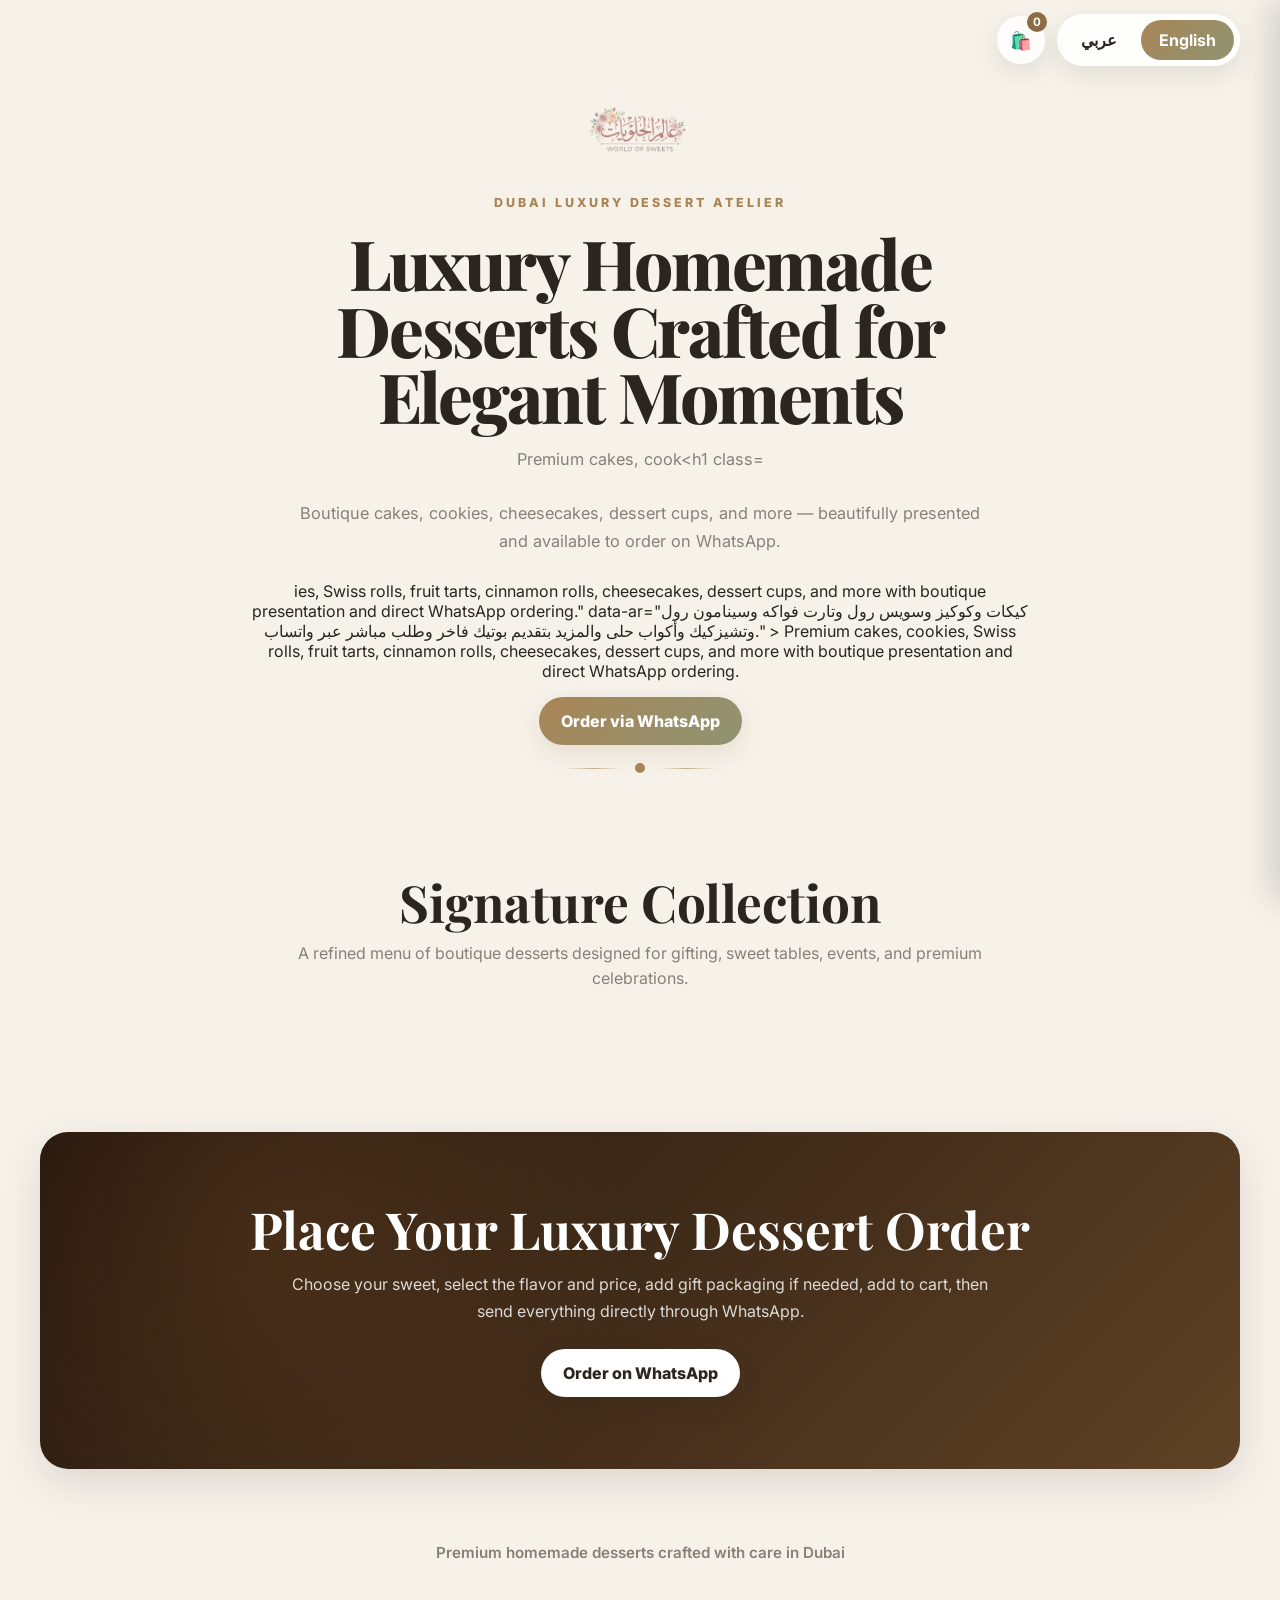
==== commit 8d85ed43: "Make hero more professional and reduce copy" ====
--- a/index.html
+++ b/index.html
@@ -61,7 +61,21 @@
 
         <p
           class="hero-subtitle reveal"
-          data-en="Premium cakes, cookies, Swiss rolls, fruit tarts, cinnamon rolls, cheesecakes, dessert cups, and more with boutique presentation and direct WhatsApp ordering."
+          data-en="Premium cakes, cook<h1
+  class="hero-title reveal"
+  data-en="Luxury Homemade Desserts for Elegant Moments"
+  data-ar="حلويات منزلية فاخرة للحظات الأنيقة"
+>
+  Luxury Homemade Desserts for Elegant Moments
+</h1>
+
+<p
+  class="hero-subtitle reveal"
+  data-en="Boutique cakes, cookies, cheesecakes, dessert cups, and more — beautifully presented and available to order on WhatsApp."
+  data-ar="كيكات وكوكيز وتشيزكيك وأكواب حلى والمزيد — بتقديم بوتيكي أنيق وطلب مباشر عبر واتساب."
+>
+  Boutique cakes, cookies, cheesecakes, dessert cups, and more — beautifully presented and available to order on WhatsApp.
+</p>ies, Swiss rolls, fruit tarts, cinnamon rolls, cheesecakes, dessert cups, and more with boutique presentation and direct WhatsApp ordering."
           data-ar="كيكات وكوكيز وسويس رول وتارت فواكه وسينامون رول وتشيزكيك وأكواب حلى والمزيد بتقديم بوتيك فاخر وطلب مباشر عبر واتساب."
         >
           Premium cakes, cookies, Swiss rolls, fruit tarts, cinnamon rolls, cheesecakes, dessert cups, and more with boutique presentation and direct WhatsApp ordering.
@@ -167,13 +181,24 @@
           </div>
 
           <div class="option-group">
-            <h3 class="option-title" data-en="Quantity" data-ar="الكمية">Quantity</h3>
-            <div class="quantity-row">
-              <button class="qty-btn" id="decreaseQty" type="button">-</button>
-              <span class="qty-number" id="quantityValue">1</span>
-              <button class="qty-btn" id="increaseQty" type="button">+</button>
-            </div>
-          </div>
+  <h3 class="option-title" data-en="Quantity" data-ar="الكمية">Quantity</h3>
+  <div class="quantity-row">
+    <button class="qty-btn" id="decreaseQty" type="button">-</button>
+    <span class="qty-number" id="quantityValue">1</span>
+    <button class="qty-btn" id="increaseQty" type="button">+</button>
+  </div>
+</div>
+
+<div class="option-group">
+  <h3 class="option-title" data-en="Notes" data-ar="ملاحظات">Notes</h3>
+  <textarea
+    id="orderNote"
+    class="order-note-input"
+    data-en-placeholder="Add any notes for your order..."
+    data-ar-placeholder="أضف أي ملاحظات لطلبك..."
+    placeholder="Add any notes for your order..."
+  ></textarea>
+</div>
 
           <div class="modal-actions">
             <button class="btn btn-add-cart" id="addToCartBtn" type="button" data-en="Add to Cart" data-ar="أضف إلى السلة">
--- a/style.css
+++ b/style.css
@@ -1,20 +1,19 @@
 :root {
-  --bg: #f5f0e8;
-  --bg-soft: #fcfaf7;
-  --white: #ffffff;
+  --bg: #f6f2ea;
+  --surface: #ffffff;
+  --surface-soft: #fbf8f4;
   --text: #2c241f;
-  --text-soft: #786a60;
-  --headline: #1f1814;
-  --bronze: #9f7a4f;
-  --bronze-dark: #836342;
-  --olive: #7c8570;
-  --olive-dark: #646d59;
-  --sand: #e8ddcf;
-  --line: rgba(44, 36, 31, 0.1);
-  --shadow: 0 18px 45px rgba(36, 26, 18, 0.08);
-  --shadow-strong: 0 26px 70px rgba(36, 26, 18, 0.12);
-  --container: 1240px;
-  --transition: all 0.3s ease;
+  --muted: #8a7f75;
+  --line: #e7ddd0;
+  --gold: #a98556;
+  --gold-dark: #8d6b44;
+  --olive: #8f9473;
+  --shadow: 0 14px 40px rgba(44, 36, 31, 0.12);
+  --radius-xl: 28px;
+  --radius-lg: 22px;
+  --radius-md: 18px;
+  --radius-sm: 14px;
+  --container: 1200px;
 }
 
 *,
@@ -25,59 +24,43 @@
 
 html {
   scroll-behavior: smooth;
+  max-width: 100%;
   overflow-x: hidden;
 }
 
 body {
   margin: 0;
-  font-family: "Inter", sans-serif;
-  background:
-    radial-gradient(circle at top left, rgba(159, 122, 79, 0.08), transparent 30%),
-    linear-gradient(to bottom, var(--bg-soft), var(--bg));
+  font-family: "Inter", Arial, sans-serif;
+  background: var(--bg);
   color: var(--text);
-  line-height: 1.6;
   overflow-x: hidden;
-  width: 100%;
   max-width: 100%;
 }
 
 body.lang-ar {
-  font-family: "Tajawal", sans-serif;
-}
-
-img,
-picture,
-video,
-canvas,
-svg {
+  font-family: "Tajawal", Arial, sans-serif;
+}
+
+img {
+  max-width: 100%;
   display: block;
-  max-width: 100%;
 }
 
 button,
 input,
-textarea,
-select {
+textarea {
   font: inherit;
 }
 
-button {
-  cursor: pointer;
-  border: none;
-  background: none;
-}
-
 a {
+  text-decoration: none;
   color: inherit;
-  text-decoration: none;
 }
 
 .container {
-  width: 100%;
-  max-width: var(--container);
+  width: min(var(--container), calc(100% - 32px));
   margin: 0 auto;
-  padding-left: 16px;
-  padding-right: 16px;
+  max-width: 100%;
 }
 
 .section {
@@ -86,640 +69,598 @@
 
 /* Topbar */
 .topbar {
-  position: relative;
-  padding: 18px 0 8px;
-  width: 100%;
-  overflow-x: clip;
+  position: sticky;
+  top: 0;
+  z-index: 40;
+  background: transparent;
+  padding: 14px 0 0;
+  max-width: 100%;
 }
 
 .topbar-wrap {
   display: flex;
-  align-items: flex-start;
-  justify-content: flex-end;
-  gap: 24px;
-  width: 100%;
-}
-
-.brand-logo-wrap,
-.brand-logo {
-  display: none;
+  align-items: center;
+  justify-content: space-between;
+  max-width: 100%;
+}
+
+.brand-logo-wrap {
+  min-width: 1px;
 }
 
 .topbar-actions {
+  margin-left: auto;
   display: flex;
   align-items: center;
   gap: 12px;
-  flex-shrink: 0;
+  max-width: 100%;
 }
 
 .cart-toggle {
   position: relative;
-  width: 52px;
-  height: 52px;
-  border-radius: 50%;
-  background: var(--white);
-  border: 1px solid rgba(159, 122, 79, 0.18);
-  box-shadow: var(--shadow);
-  display: flex;
-  align-items: center;
-  justify-content: center;
+  width: 48px;
+  height: 48px;
+  border: none;
+  border-radius: 999px;
+  background: rgba(255, 255, 255, 0.88);
+  box-shadow: 0 8px 24px rgba(44, 36, 31, 0.1);
+  cursor: pointer;
   flex-shrink: 0;
 }
 
 .cart-icon {
-  font-size: 1.2rem;
+  font-size: 1.1rem;
 }
 
 .cart-count {
   position: absolute;
   top: -4px;
   right: -2px;
-  min-width: 22px;
-  height: 22px;
+  min-width: 20px;
+  height: 20px;
+  padding: 0 5px;
   border-radius: 999px;
-  background: linear-gradient(135deg, var(--bronze), var(--olive));
-  color: var(--white);
-  font-size: 0.75rem;
-  font-weight: 800;
-  display: flex;
+  background: var(--gold-dark);
+  color: #fff;
+  font-size: 0.72rem;
+  font-weight: 700;
+  display: inline-flex;
   align-items: center;
   justify-content: center;
-  padding: 0 6px;
 }
 
 .language-switch {
   display: inline-flex;
   align-items: center;
   gap: 6px;
+  background: rgba(255, 255, 255, 0.9);
+  border-radius: 999px;
   padding: 6px;
+  box-shadow: 0 8px 24px rgba(44, 36, 31, 0.1);
+  max-width: 100%;
+}
+
+.lang-btn {
+  border: none;
+  background: transparent;
+  color: var(--text);
+  padding: 10px 18px;
   border-radius: 999px;
-  background: rgba(255, 255, 255, 0.72);
-  border: 1px solid rgba(159, 122, 79, 0.18);
-  box-shadow: var(--shadow);
-  flex-shrink: 0;
-}
-
-.lang-btn {
-  min-width: 86px;
-  padding: 11px 18px;
-  border-radius: 999px;
+  cursor: pointer;
   font-weight: 700;
-  color: var(--bronze-dark);
-  transition: var(--transition);
   white-space: nowrap;
 }
 
 .lang-btn.active {
-  background: linear-gradient(135deg, var(--bronze), var(--olive));
-  color: var(--white);
+  background: linear-gradient(135deg, var(--gold), var(--olive));
+  color: #fff;
 }
 
 /* Hero */
 .hero {
-  padding-top: 10px;
+  padding-top: 28px;
+  padding-bottom: 48px;
+}
+
+.hero-inner {
   text-align: center;
-  overflow-x: clip;
-}
-
-.hero-inner {
-  max-width: 930px;
-  margin: 0 auto;
+  max-width: 900px;
+  overflow: hidden;
 }
 
 .hero-logo-wrap {
   display: flex;
   justify-content: center;
-  margin-bottom: 24px;
+  margin-bottom: 18px;
 }
 
 .hero-logo {
-  width: 340px;
-  max-width: 84%;
-  height: auto;
-  filter: drop-shadow(0 14px 28px rgba(36, 26, 18, 0.08));
+  width: 220px;
+  max-width: 70vw;
+  opacity: 0.9;
 }
 
 .hero-tag {
-  font-size: 0.88rem;
-  letter-spacing: 0.34em;
+  margin: 0 0 18px;
+  color: var(--gold);
   text-transform: uppercase;
-  color: var(--bronze);
+  letter-spacing: 0.28em;
+  font-size: 0.78rem;
   font-weight: 800;
-  margin-bottom: 18px;
-}
-
-body.lang-ar .hero-tag {
-  letter-spacing: 0.08em;
+  max-width: 100%;
 }
 
 .hero-title {
+  margin: 0 auto 18px;
+  max-width: 760px;
   font-family: "Playfair Display", serif;
-  font-size: clamp(2.9rem, 5vw, 5.2rem);
-  line-height: 1.06;
-  color: var(--headline);
+  font-size: clamp(2.4rem, 6vw, 4.8rem);
+  line-height: 0.98;
   font-weight: 800;
-  max-width: 800px;
-  margin: 0 auto 18px;
-  word-break: break-word;
-  overflow-wrap: anywhere;
-}
-
-body.lang-ar .hero-title {
-  font-family: "Tajawal", sans-serif;
-  font-weight: 800;
+  letter-spacing: -0.03em;
+  overflow-wrap: break-word;
+  word-break: normal;
+  max-width: 100%;
 }
 
 .hero-subtitle {
-  max-width: 780px;
+  max-width: 760px;
   margin: 0 auto 26px;
-  font-size: 1.08rem;
-  color: var(--text-soft);
-  word-break: break-word;
-  overflow-wrap: anywhere;
+  color: var(--muted);
+  font-size: 1rem;
+  line-height: 1.6;
+  max-width: 100%;
 }
 
 .hero-buttons {
   display: flex;
   justify-content: center;
-  gap: 14px;
-  flex-wrap: wrap;
+  margin-bottom: 18px;
 }
 
 .hero-divider {
   display: flex;
   align-items: center;
   justify-content: center;
-  gap: 18px;
-  margin-top: 36px;
+  gap: 14px;
 }
 
 .hero-divider span {
-  width: 70px;
-  height: 2px;
-  background: linear-gradient(to right, transparent, rgba(159, 122, 79, 0.6), transparent);
+  width: 56px;
+  height: 1px;
+  background: linear-gradient(90deg, transparent, rgba(169, 133, 86, 0.65), transparent);
+}
+
+.hero-divider i {
+  width: 10px;
+  height: 10px;
   border-radius: 999px;
-}
-
-.hero-divider i {
-  width: 12px;
-  height: 12px;
-  background: linear-gradient(135deg, var(--bronze), var(--olive));
-  border-radius: 50%;
-  display: block;
-  box-shadow: 0 0 0 6px rgba(159, 122, 79, 0.08);
+  background: var(--gold);
+  display: inline-block;
 }
 
 /* Buttons */
 .btn {
+  border: none;
+  cursor: pointer;
+  border-radius: 999px;
+  font-weight: 800;
+  transition: transform 0.18s ease, box-shadow 0.18s ease, opacity 0.18s ease;
+}
+
+.btn:hover {
+  transform: translateY(-1px);
+}
+
+.btn-whatsapp,
+.btn-add-cart,
+.modal-order-btn,
+.cart-checkout-btn,
+.btn-card-whatsapp {
   display: inline-flex;
   align-items: center;
   justify-content: center;
-  min-height: 54px;
-  padding: 14px 24px;
-  border-radius: 999px;
-  font-weight: 800;
-  transition: var(--transition);
-  text-align: center;
-}
-
-.btn-whatsapp {
-  background: linear-gradient(135deg, var(--bronze), var(--olive));
-  color: var(--white);
-  box-shadow: 0 12px 26px rgba(124, 133, 112, 0.22);
-}
-
-.btn-whatsapp:hover {
-  background: linear-gradient(135deg, var(--bronze-dark), var(--olive-dark));
-  transform: translateY(-2px);
+  min-height: 48px;
+  padding: 0 22px;
+  color: #fff;
+  background: linear-gradient(135deg, var(--gold), var(--olive));
+  box-shadow: 0 8px 24px rgba(169, 133, 86, 0.18);
 }
 
 .btn-light {
-  background: var(--white);
-  color: var(--headline);
-  box-shadow: var(--shadow);
-  border: 1px solid rgba(159, 122, 79, 0.14);
-}
-
-.btn-light:hover {
-  transform: translateY(-2px);
+  display: inline-flex;
+  align-items: center;
+  justify-content: center;
+  min-height: 48px;
+  padding: 0 22px;
+  background: #fff;
+  color: var(--text);
+  box-shadow: 0 8px 24px rgba(44, 36, 31, 0.14);
 }
 
 .btn-card {
+  min-height: 44px;
+  padding: 0 16px;
+  font-size: 0.92rem;
+}
+
+.btn-view-options {
   width: 100%;
-  min-height: 44px;
-  font-size: 0.9rem;
-  padding: 10px 14px;
-  border-radius: 999px;
-  text-align: center;
-}
-
-.btn-view-options {
-  background: rgba(255, 255, 255, 0.7);
-  border: 1px solid rgba(159, 122, 79, 0.18);
-  color: var(--headline);
-}
-
-.btn-view-options:hover {
-  background: var(--white);
-}
-
-.btn-card-whatsapp,
-.btn-add-cart {
-  background: linear-gradient(135deg, var(--bronze), var(--olive));
-  color: var(--white);
-}
-
-.btn-card-whatsapp:hover,
-.btn-add-cart:hover {
-  background: linear-gradient(135deg, var(--bronze-dark), var(--olive-dark));
-}
-
-/* Section head */
+  background: #fff;
+  color: var(--text);
+  border: 1px solid var(--line);
+}
+
+.btn-card-whatsapp {
+  width: 100%;
+}
+
+/* Section heading */
 .section-head {
   text-align: center;
-  max-width: 920px;
-  margin: 0 auto 30px;
+  max-width: 760px;
+  margin: 0 auto 28px;
 }
 
 .section-head h2 {
+  margin: 0 0 12px;
   font-family: "Playfair Display", serif;
-  font-size: clamp(2rem, 4vw, 3.5rem);
-  color: var(--headline);
-  font-weight: 800;
-  margin-bottom: 10px;
-  word-break: break-word;
-}
-
-body.lang-ar .section-head h2 {
-  font-family: "Tajawal", sans-serif;
+  font-size: clamp(2rem, 4vw, 3.4rem);
+  line-height: 1;
 }
 
 .section-head p {
-  color: var(--text-soft);
-  font-size: 1.03rem;
-  word-break: break-word;
-  overflow-wrap: anywhere;
-}
-
-/* Products */
+  margin: 0;
+  color: var(--muted);
+  line-height: 1.6;
+}
+
+/* Product grid */
 .product-grid {
   display: grid;
   grid-template-columns: repeat(4, minmax(0, 1fr));
-  gap: 22px;
-  width: 100%;
+  gap: 18px;
 }
 
 .product-card {
-  background: rgba(255, 255, 255, 0.76);
-  backdrop-filter: blur(8px);
-  border: 1px solid rgba(255, 255, 255, 0.86);
-  box-shadow: var(--shadow);
+  background: rgba(255, 255, 255, 0.78);
+  border: 1px solid rgba(231, 221, 208, 0.9);
   border-radius: 24px;
   padding: 12px;
-  transition: var(--transition);
-  min-width: 0;
+  box-shadow: 0 10px 26px rgba(44, 36, 31, 0.08);
+  display: flex;
+  flex-direction: column;
+  min-height: 100%;
   overflow: hidden;
-}
-
-.product-card:hover {
-  transform: translateY(-5px);
-  box-shadow: var(--shadow-strong);
 }
 
 .product-image-wrap {
   border-radius: 18px;
   overflow: hidden;
+  aspect-ratio: 1 / 0.86;
+  background: #f3eee7;
   margin-bottom: 14px;
 }
 
 .product-image {
-  height: 220px;
+  width: 100%;
+  height: 100%;
   object-fit: cover;
-  transition: transform 0.45s ease;
-}
-
-.product-card:hover .product-image {
-  transform: scale(1.04);
 }
 
 .product-body {
+  display: flex;
+  flex-direction: column;
+  flex: 1;
   text-align: center;
   min-width: 0;
 }
 
 .product-body h3 {
-  font-size: 1.5rem;
+  margin: 0 0 10px;
+  font-size: 1.6rem;
   font-weight: 800;
-  color: var(--headline);
-  margin-bottom: 10px;
-  word-break: break-word;
-  overflow-wrap: anywhere;
+  font-family: "Inter", Arial, sans-serif;
+}
+
+body.lang-ar .product-body h3 {
+  font-family: "Tajawal", Arial, sans-serif;
+  font-size: 1.45rem;
 }
 
 .product-text {
-  font-size: 0.97rem;
-  color: var(--text-soft);
-  min-height: 62px;
-  margin-bottom: 10px;
-  word-break: break-word;
-  overflow-wrap: anywhere;
-}
-
-.product-note {
-  font-size: 0.9rem;
-  color: var(--bronze);
-  font-weight: 700;
-  margin-bottom: 14px;
-  word-break: break-word;
-  overflow-wrap: anywhere;
+  display: -webkit-box;
+  -webkit-line-clamp: 2;
+  -webkit-box-orient: vertical;
+  line-clamp: 2;
+  overflow: hidden;
+  min-height: 44px;
+  line-height: 1.55;
+  color: var(--muted);
+  font-size: 0.95rem;
+  margin: 0 0 14px;
 }
 
 .card-actions {
+  margin-top: auto;
   display: grid;
   gap: 10px;
 }
 
 /* CTA */
 .cta-box {
-  background:
-    linear-gradient(135deg, rgba(31, 24, 20, 0.94), rgba(80, 63, 46, 0.94)),
-    linear-gradient(135deg, var(--bronze), var(--olive));
-  color: var(--white);
+  background: radial-gradient(circle at 20% 30%, rgba(125, 81, 37, 0.28), transparent 35%),
+    linear-gradient(135deg, #24160e, #5e4225);
+  border-radius: 28px;
+  padding: 72px 28px;
+  color: #fff;
   text-align: center;
-  padding: 62px 24px;
-  border-radius: 30px;
-  box-shadow: var(--shadow-strong);
-  overflow: hidden;
+  box-shadow: var(--shadow);
 }
 
 .cta-box h2 {
+  margin: 0 0 16px;
   font-family: "Playfair Display", serif;
-  font-size: clamp(2rem, 4vw, 3.3rem);
-  margin-bottom: 10px;
-  font-weight: 800;
-  word-break: break-word;
-  overflow-wrap: anywhere;
-}
-
-body.lang-ar .cta-box h2 {
-  font-family: "Tajawal", sans-serif;
+  font-size: clamp(2rem, 4vw, 3.6rem);
+  line-height: 1;
 }
 
 .cta-box p {
-  max-width: 800px;
-  margin: 0 auto 22px;
-  color: rgba(255, 255, 255, 0.85);
-  word-break: break-word;
-  overflow-wrap: anywhere;
+  max-width: 720px;
+  margin: 0 auto 24px;
+  color: rgba(255, 255, 255, 0.82);
+  line-height: 1.7;
 }
 
 /* Footer */
 .site-footer {
-  padding: 28px 0 42px;
+  padding: 18px 0 42px;
 }
 
 .footer-wrap {
   text-align: center;
-  color: var(--text-soft);
-  font-weight: 500;
+}
+
+.footer-wrap p {
+  margin: 0;
+  color: var(--muted);
+  font-weight: 600;
+  font-size: 0.95rem;
+}
+
+/* Reveal */
+.reveal {
+  opacity: 0;
+  transform: translateY(18px);
+  transition: opacity 0.55s ease, transform 0.55s ease;
+}
+
+.reveal.show {
+  opacity: 1;
+  transform: translateY(0);
 }
 
 /* Modal */
 .modal {
   position: fixed;
   inset: 0;
+  z-index: 9999;
   display: none;
-  z-index: 2000;
+  align-items: center;
+  justify-content: center;
+  padding: 20px;
+  background: rgba(44, 36, 31, 0.28);
+  backdrop-filter: blur(6px);
+  overscroll-behavior: contain;
 }
 
 .modal.active {
-  display: block;
+  display: flex;
 }
 
 .modal-backdrop {
   position: absolute;
   inset: 0;
-  background: rgba(24, 18, 14, 0.45);
-  backdrop-filter: blur(5px);
 }
 
 .modal-dialog {
   position: relative;
-  z-index: 2;
-  width: min(1180px, calc(100% - 24px));
-  max-height: 92vh;
+  width: min(1120px, 100%);
+  max-height: 88vh;
+  overflow: hidden;
+  background: #f7f3ee;
+  border-radius: 28px;
+  box-shadow: 0 18px 60px rgba(0, 0, 0, 0.18);
+  z-index: 1;
+}
+
+.modal-close {
+  position: absolute;
+  top: 18px;
+  right: 18px;
+  width: 44px;
+  height: 44px;
+  border: none;
+  border-radius: 999px;
+  background: rgba(255, 255, 255, 0.82);
+  color: var(--text);
+  font-size: 2rem;
+  line-height: 1;
+  cursor: pointer;
+  z-index: 3;
+}
+
+.modal-grid {
+  display: grid;
+  grid-template-columns: 1fr 1.15fr;
+  gap: 20px;
+  align-items: start;
+  max-height: 88vh;
+}
+
+.modal-image-side {
+  padding: 22px 0 22px 22px;
+}
+
+.modal-image {
+  width: 100%;
+  border-radius: 22px;
+  object-fit: cover;
+  background: #fff;
+}
+
+.modal-content-side {
+  padding: 22px 22px 22px 0;
+  max-height: 88vh;
   overflow-y: auto;
   overflow-x: hidden;
-  margin: 4vh auto;
-  background: linear-gradient(to bottom, #fbf8f4, #f4ede4);
-  border-radius: 28px;
-  box-shadow: 0 28px 80px rgba(24, 18, 14, 0.2);
-  padding: 22px;
-  border: 1px solid rgba(159, 122, 79, 0.12);
-}
-
-.modal-close {
-  position: sticky;
-  top: 0;
-  margin-left: auto;
-  display: flex;
-  width: 42px;
-  height: 42px;
-  align-items: center;
-  justify-content: center;
-  font-size: 2rem;
+  -webkit-overflow-scrolling: touch;
+  overscroll-behavior: contain;
+}
+
+.modal-content-side::-webkit-scrollbar {
+  width: 8px;
+}
+
+.modal-content-side::-webkit-scrollbar-thumb {
+  background: rgba(159, 122, 79, 0.35);
+  border-radius: 999px;
+}
+
+.modal-title {
+  margin: 6px 0 12px;
+  font-size: clamp(2rem, 4vw, 3rem);
   line-height: 1;
-  color: var(--headline);
-  background: rgba(255, 255, 255, 0.92);
-  border-radius: 50%;
-  z-index: 5;
-  box-shadow: var(--shadow);
-  flex-shrink: 0;
-}
-
-.modal-grid {
-  display: grid;
-  grid-template-columns: minmax(0, 0.92fr) minmax(0, 1.08fr);
-  gap: 24px;
-  align-items: start;
-}
-
-.modal-image-side {
-  position: sticky;
-  top: 56px;
-  min-width: 0;
-}
-
-.modal-image {
-  border-radius: 22px;
-  height: 520px;
-  object-fit: cover;
-  box-shadow: var(--shadow);
-}
-
-.modal-title {
-  font-size: 2.2rem;
-  color: var(--headline);
   font-weight: 800;
-  margin-bottom: 8px;
-  word-break: break-word;
-  overflow-wrap: anywhere;
 }
 
 .modal-description {
-  color: var(--text-soft);
-  margin-bottom: 20px;
-  word-break: break-word;
-  overflow-wrap: anywhere;
+  margin: 0 0 22px;
+  color: var(--muted);
+  line-height: 1.6;
 }
 
 .option-group {
-  margin-bottom: 20px;
+  margin-bottom: 24px;
 }
 
 .option-title {
-  font-size: 1.15rem;
-  color: var(--headline);
-  margin-bottom: 12px;
+  margin: 0 0 12px;
+  font-size: 1.05rem;
   font-weight: 800;
 }
 
+.flavor-grid,
 .option-grid {
   display: grid;
   grid-template-columns: repeat(3, minmax(0, 1fr));
   gap: 12px;
 }
 
-.flavor-grid {
-  display: grid;
-  grid-template-columns: repeat(3, minmax(0, 1fr));
-  gap: 12px;
-}
-
+.flavor-btn,
 .gift-btn {
-  min-height: 76px;
-  padding: 14px 16px;
+  border: 1px solid transparent;
+  background: #fff;
   border-radius: 18px;
-  background: var(--white);
-  border: 1px solid rgba(159, 122, 79, 0.18);
-  color: var(--headline);
-  font-weight: 700;
-  transition: var(--transition);
-  text-align: center;
-  box-shadow: 0 6px 18px rgba(36, 26, 18, 0.04);
-  min-width: 0;
-}
-
+  cursor: pointer;
+  padding: 10px;
+  transition: border-color 0.2s ease, transform 0.18s ease, box-shadow 0.18s ease;
+  min-height: 96px;
+}
+
+.flavor-btn:hover,
+.gift-btn:hover {
+  transform: translateY(-1px);
+}
+
+.flavor-btn.active,
 .gift-btn.active {
-  border-color: var(--bronze);
-  box-shadow: 0 0 0 2px rgba(159, 122, 79, 0.1);
-}
-
+  border-color: var(--gold);
+  box-shadow: 0 10px 24px rgba(169, 133, 86, 0.16);
+}
+
+.flavor-btn img {
+  width: 78px;
+  height: 78px;
+  object-fit: cover;
+  border-radius: 16px;
+  margin: 0 auto 10px;
+}
+
+.flavor-name,
 .option-name {
   display: block;
   font-weight: 800;
-  margin-bottom: 4px;
-  word-break: break-word;
-  overflow-wrap: anywhere;
-}
-
+  text-align: center;
+  line-height: 1.35;
+}
+
+.flavor-price,
 .option-price {
   display: block;
-  color: var(--bronze);
-  font-size: 0.92rem;
-  font-weight: 700;
-}
-
-.flavor-btn {
-  background: var(--white);
-  border: 1px solid rgba(159, 122, 79, 0.15);
-  border-radius: 18px;
-  padding: 12px;
+  margin-top: 6px;
   text-align: center;
-  transition: var(--transition);
-  box-shadow: 0 6px 18px rgba(36, 26, 18, 0.04);
-  min-width: 0;
-}
-
-.flavor-btn.active {
-  border-color: var(--bronze);
-  box-shadow: 0 0 0 2px rgba(159, 122, 79, 0.1);
-  transform: scale(1.03);
-}
-
-.flavor-btn img {
-  width: 86px;
-  height: 86px;
-  object-fit: cover;
-  border-radius: 16px;
-  margin: 0 auto 8px;
-}
-
-.flavor-btn .flavor-name {
-  display: block;
+  color: var(--gold-dark);
   font-weight: 800;
-  color: var(--headline);
-  margin-bottom: 4px;
-  word-break: break-word;
-  overflow-wrap: anywhere;
-}
-
-.flavor-btn .flavor-price {
-  display: block;
-  color: var(--bronze);
-  font-size: 0.92rem;
-  font-weight: 700;
 }
 
 .quantity-row {
   display: flex;
   align-items: center;
-  gap: 20px;
+  gap: 18px;
 }
 
 .qty-btn {
-  width: 42px;
-  height: 42px;
-  border: 1px solid rgba(159, 122, 79, 0.24);
-  border-radius: 50%;
-  background: var(--white);
-  color: var(--headline);
-  font-size: 1.6rem;
-  font-weight: 700;
-  box-shadow: 0 6px 18px rgba(36, 26, 18, 0.04);
-  flex-shrink: 0;
+  width: 40px;
+  height: 40px;
+  border: 1px solid var(--line);
+  border-radius: 999px;
+  background: #fff;
+  font-size: 1.4rem;
+  font-weight: 800;
+  cursor: pointer;
 }
 
 .qty-number {
-  min-width: 30px;
+  min-width: 18px;
   text-align: center;
-  font-size: 1.2rem;
+  font-size: 1.5rem;
   font-weight: 800;
-  color: var(--headline);
+}
+
+.order-note-input {
+  width: 100%;
+  min-height: 90px;
+  border: 1px solid #ded7cf;
+  border-radius: 16px;
+  padding: 14px 16px;
+  font: inherit;
+  resize: vertical;
+  background: #fff;
+  color: #241c18;
+  box-sizing: border-box;
 }
 
 .modal-actions {
   display: grid;
-  grid-template-columns: repeat(2, minmax(0, 1fr));
+  grid-template-columns: 1fr 1fr;
   gap: 12px;
   margin-bottom: 18px;
 }
 
 .modal-summary {
-  background: rgba(255, 255, 255, 0.76);
+  background: rgba(255, 255, 255, 0.72);
+  border: 1px solid var(--line);
   border-radius: 20px;
   padding: 16px;
-  border: 1px solid rgba(159, 122, 79, 0.12);
-  box-shadow: var(--shadow);
-  min-width: 0;
 }
 
 .summary-row {
   display: flex;
   justify-content: space-between;
-  gap: 18px;
-  padding: 8px 0;
-  border-bottom: 1px solid rgba(159, 122, 79, 0.1);
+  gap: 12px;
+  padding: 10px 0;
+  border-bottom: 1px solid var(--line);
 }
 
 .summary-row:last-child {
@@ -727,322 +668,286 @@
 }
 
 .summary-row span {
-  color: var(--text-soft);
-  min-width: 0;
+  color: var(--muted);
 }
 
 .summary-row strong {
-  color: var(--headline);
   text-align: right;
-  min-width: 0;
-  word-break: break-word;
-  overflow-wrap: anywhere;
 }
 
 .summary-total-row strong {
-  color: var(--bronze-dark);
-  font-size: 1.05rem;
+  color: var(--gold-dark);
 }
 
 /* Cart */
-.cart-overlay {
-  position: fixed;
-  inset: 0;
-  background: rgba(24, 18, 14, 0.35);
-  backdrop-filter: blur(4px);
-  z-index: 2100;
-  display: none;
-}
-
-.cart-overlay.active {
-  display: block;
-}
-
 .cart-drawer {
   position: fixed;
   top: 0;
   right: 0;
-  width: min(420px, 92vw);
-  max-width: 100%;
+  width: min(420px, 100%);
   height: 100vh;
-  background: linear-gradient(to bottom, #fbf8f4, #f4ede4);
-  box-shadow: -20px 0 50px rgba(24, 18, 14, 0.15);
-  z-index: 2200;
+  z-index: 10000;
+  background: #fff;
+  box-shadow: -10px 0 30px rgba(0, 0, 0, 0.14);
   transform: translateX(100%);
-  transition: transform 0.35s ease;
+  transition: transform 0.28s ease;
   display: flex;
   flex-direction: column;
 }
 
 .cart-drawer.active {
   transform: translateX(0);
+}
+
+.cart-overlay {
+  position: fixed;
+  inset: 0;
+  background: rgba(44, 36, 31, 0.24);
+  opacity: 0;
+  visibility: hidden;
+  transition: 0.24s ease;
+  z-index: 9998;
+}
+
+.cart-overlay.active {
+  opacity: 1;
+  visibility: visible;
+}
+
+.cart-header,
+.cart-footer {
+  padding: 18px 18px 16px;
+  border-bottom: 1px solid var(--line);
+}
+
+.cart-footer {
+  margin-top: auto;
+  border-top: 1px solid var(--line);
+  border-bottom: none;
 }
 
 .cart-header {
   display: flex;
   align-items: center;
   justify-content: space-between;
-  padding: 22px 18px;
-  border-bottom: 1px solid rgba(159, 122, 79, 0.12);
-  gap: 12px;
 }
 
 .cart-header h2 {
-  font-size: 1.4rem;
-  color: var(--headline);
-  word-break: break-word;
+  margin: 0;
+  font-size: 1.25rem;
 }
 
 .cart-close {
   width: 40px;
   height: 40px;
-  border-radius: 50%;
-  background: var(--white);
-  box-shadow: var(--shadow);
-  font-size: 1.8rem;
-  color: var(--headline);
-  flex-shrink: 0;
+  border: none;
+  border-radius: 999px;
+  background: #f3eee7;
+  cursor: pointer;
+  font-size: 1.5rem;
 }
 
 .cart-items {
+  padding: 14px 18px;
+  overflow-y: auto;
   flex: 1;
-  overflow-y: auto;
-  overflow-x: hidden;
-  padding: 16px;
-  display: grid;
-  gap: 12px;
 }
 
 .cart-item {
-  background: rgba(255, 255, 255, 0.76);
-  border: 1px solid rgba(159, 122, 79, 0.12);
+  border: 1px solid var(--line);
   border-radius: 18px;
-  padding: 12px;
-  box-shadow: var(--shadow);
-  min-width: 0;
+  padding: 14px;
+  margin-bottom: 12px;
+  background: #fff;
 }
 
 .cart-item h4 {
-  font-size: 1rem;
-  color: var(--headline);
-  margin-bottom: 6px;
-  word-break: break-word;
-  overflow-wrap: anywhere;
+  margin: 0 0 8px;
 }
 
 .cart-meta {
-  font-size: 0.88rem;
-  color: var(--text-soft);
-  margin-bottom: 8px;
-  word-break: break-word;
-  overflow-wrap: anywhere;
-}
-
-.cart-item-row {
-  display: flex;
-  justify-content: space-between;
-  gap: 12px;
-  align-items: center;
-}
-
-.cart-item-price {
-  font-weight: 800;
-  color: var(--bronze-dark);
-}
-
-.cart-remove {
-  font-size: 0.85rem;
-  color: #b04b4b;
-  font-weight: 700;
-  white-space: nowrap;
-}
-
-.cart-empty {
-  padding: 20px 16px;
-  text-align: center;
-  color: var(--text-soft);
-}
-
-.cart-footer {
-  padding: 18px;
-  border-top: 1px solid rgba(159, 122, 79, 0.12);
-  background: rgba(255, 255, 255, 0.5);
-}
-
+  color: var(--muted);
+  font-size: 0.94rem;
+  margin-bottom: 5px;
+  line-height: 1.5;
+}
+
+.cart-item-row,
 .cart-total-row {
   display: flex;
   justify-content: space-between;
+  align-items: center;
   gap: 12px;
-  margin-bottom: 14px;
+}
+
+.cart-item-row {
+  margin-top: 10px;
+}
+
+.cart-item-price {
   font-weight: 800;
-  color: var(--headline);
-}
-
-.cart-checkout-btn {
-  width: 100%;
-}
-
-/* Reveal */
-.reveal {
-  opacity: 0;
-  transform: translateY(24px);
-  transition: opacity 0.8s ease, transform 0.8s ease;
-}
-
-.reveal.show {
-  opacity: 1;
-  transform: translateY(0);
-}
-
-/* Arabic without moving page */
-body.lang-ar .section-head,
-body.lang-ar .product-body,
-body.lang-ar .footer-wrap,
-body.lang-ar .modal-content-side,
-body.lang-ar .cart-items,
-body.lang-ar .cart-header,
-body.lang-ar .cart-footer {
-  text-align: right;
-}
-
-body.lang-ar .hero-inner,
-body.lang-ar .cta-box {
-  text-align: center;
-}
-
-body.lang-ar .summary-row strong {
-  text-align: left;
-}
-
-/* Tablet */
-@media (max-width: 1200px) {
+  color: var(--gold-dark);
+}
+
+.cart-remove {
+  border: none;
+  background: #f6ece9;
+  color: #9b4b4b;
+  border-radius: 999px;
+  padding: 8px 12px;
+  font-weight: 700;
+  cursor: pointer;
+}
+
+.cart-empty {
+  padding: 0 18px 18px;
+  color: var(--muted);
+}
+
+/* Body lock */
+body.modal-open {
+  overflow: hidden;
+  touch-action: none;
+}
+
+/* Extra safety */
+.hero-title,
+.hero-subtitle,
+.hero-tag,
+.topbar,
+.topbar-wrap,
+.topbar-actions,
+.language-switch {
+  max-width: 100%;
+}
+
+/* Responsive */
+@media (max-width: 1100px) {
   .product-grid {
     grid-template-columns: repeat(3, minmax(0, 1fr));
   }
+}
+
+@media (max-width: 900px) {
+  .modal {
+    padding: 10px;
+    align-items: flex-start;
+  }
+
+  .modal-dialog {
+    width: 100%;
+    max-height: 94vh;
+    margin-top: 10px;
+    border-radius: 22px;
+  }
 
   .modal-grid {
     grid-template-columns: 1fr;
+    gap: 14px;
+    max-height: 94vh;
   }
 
   .modal-image-side {
-    position: static;
-  }
-
-  .modal-image {
-    height: 420px;
-  }
-}
-
-@media (max-width: 900px) {
+    padding: 18px 18px 0 18px;
+  }
+
+  .modal-content-side {
+    padding: 0 18px 18px 18px;
+    max-height: 52vh;
+    overflow-y: auto;
+    -webkit-overflow-scrolling: touch;
+  }
+
+  .flavor-grid,
+  .option-grid {
+    grid-template-columns: repeat(2, minmax(0, 1fr));
+  }
+
+  .modal-actions {
+    grid-template-columns: 1fr;
+  }
+
   .product-grid {
     grid-template-columns: repeat(2, minmax(0, 1fr));
   }
 
-  .option-grid,
-  .flavor-grid {
-    grid-template-columns: repeat(2, minmax(0, 1fr));
-  }
-}
-
-/* Premium mobile version */
+  .product-body h3 {
+    font-size: 1.05rem;
+  }
+
+  .product-text {
+    font-size: 0.92rem;
+    min-height: 40px;
+    -webkit-line-clamp: 2;
+    line-clamp: 2;
+  }
+}
+
 @media (max-width: 640px) {
-  html,
-  body {
-    overflow-x: hidden;
-  }
-
   .container {
-    padding-left: 12px;
-    padding-right: 12px;
-  }
-
-  .topbar {
-    padding: 14px 0 6px;
-  }
-
-  .topbar-wrap {
-    gap: 10px;
-    align-items: center;
-  }
-
-  .topbar-actions {
-    gap: 8px;
-  }
-
-  .cart-toggle {
-    width: 44px;
-    height: 44px;
-  }
-
-  .cart-count {
-    min-width: 20px;
-    height: 20px;
-    font-size: 0.7rem;
-  }
-
-  .lang-btn {
-    min-width: 66px;
-    padding: 8px 10px;
-    font-size: 0.76rem;
+    width: min(100%, calc(100% - 18px));
+  }
+
+  .section {
+    padding: 42px 0;
   }
 
   .hero {
-    padding-top: 0;
+    padding-top: 10px;
+    padding-bottom: 26px;
+  }
+
+  .hero-inner {
+    max-width: 100%;
+    padding-top: 8px;
   }
 
   .hero-logo-wrap {
-    margin-bottom: 16px;
+    margin-bottom: 10px;
   }
 
   .hero-logo {
-    width: 180px;
+    width: 88px;
+    max-width: 30vw;
   }
 
   .hero-tag {
     font-size: 0.62rem;
-    letter-spacing: 0.18em;
+    letter-spacing: 0.16em;
+    line-height: 1.35;
     margin-bottom: 10px;
   }
 
   .hero-title {
-    font-size: 2.15rem;
-    line-height: 1.05;
-    max-width: 320px;
+    font-size: clamp(1.2rem, 6.8vw, 2rem);
+    line-height: 1.02;
+    max-width: 100%;
     margin: 0 auto 12px;
+    letter-spacing: -0.02em;
   }
 
   .hero-subtitle {
-    font-size: 0.92rem;
-    line-height: 1.55;
-    max-width: 320px;
+    font-size: 0.82rem;
+    line-height: 1.65;
+    max-width: 100%;
+    padding: 0 6px;
     margin: 0 auto 18px;
   }
 
-  .hero-buttons .btn {
-    min-height: 46px;
-    font-size: 0.82rem;
-    padding: 10px 18px;
+  .hero-buttons {
+    margin-bottom: 10px;
   }
 
   .hero-divider {
-    margin-top: 22px;
-  }
-
-  .section {
-    padding: 42px 0;
-  }
-
-  .section-head {
-    margin-bottom: 20px;
+    gap: 10px;
+  }
+
+  .hero-divider span {
+    width: 34px;
   }
 
   .section-head h2 {
-    font-size: 2.15rem;
-    line-height: 1.08;
-  }
-
-  .section-head p {
-    font-size: 0.92rem;
+    font-size: 2.2rem;
   }
 
   .product-grid {
@@ -1051,7 +956,7 @@
   }
 
   .product-card {
-    padding: 10px;
+    padding: 8px;
     border-radius: 18px;
   }
 
@@ -1060,64 +965,68 @@
     margin-bottom: 10px;
   }
 
-  .product-image {
-    height: 140px;
-  }
-
   .product-body h3 {
-    font-size: 1rem;
-    line-height: 1.2;
-    margin-bottom: 6px;
+    font-size: 0.98rem;
+    margin-bottom: 8px;
   }
 
   .product-text {
-    font-size: 0.82rem;
-    min-height: 48px;
-    margin-bottom: 6px;
-  }
-
-  .product-note {
-    font-size: 0.75rem;
-    margin-bottom: 8px;
+    font-size: 0.84rem;
+    min-height: 38px;
+    margin-bottom: 10px;
+  }
+
+  .btn-card {
+    min-height: 38px;
+    font-size: 0.78rem;
+    padding: 0 10px;
   }
 
   .card-actions {
     gap: 8px;
   }
 
-  .btn-card {
-    min-height: 38px;
-    font-size: 0.75rem;
-    padding: 8px 10px;
-  }
-
-  .option-grid,
-  .flavor-grid {
-    grid-template-columns: 1fr;
-  }
-
-  .modal-dialog {
-    width: calc(100% - 16px);
-    padding: 14px;
-    margin: 2vh auto;
+  .cta-box {
+    padding: 42px 18px;
     border-radius: 22px;
   }
 
-  .modal-grid {
-    gap: 16px;
-  }
-
-  .modal-image {
-    height: 280px;
+  .cta-box h2 {
+    font-size: 2.2rem;
   }
 
   .modal-title {
-    font-size: 1.8rem;
-    line-height: 1.15;
-  }
-
-  .modal-actions {
-    grid-template-columns: 1fr;
+    font-size: 2rem;
+  }
+
+  .modal-description {
+    font-size: 0.94rem;
+  }
+
+  .flavor-grid,
+  .option-grid {
+    grid-template-columns: 1fr 1fr;
+    gap: 10px;
+  }
+
+  .flavor-btn,
+  .gift-btn {
+    min-height: 88px;
+    padding: 8px;
+    border-radius: 16px;
+  }
+
+  .flavor-btn img {
+    width: 62px;
+    height: 62px;
+    border-radius: 12px;
+  }
+
+  .option-name,
+  .flavor-name,
+  .option-price,
+  .flavor-price {
+    font-size: 0.88rem;
   }
 
   .qty-btn {
@@ -1125,46 +1034,408 @@
     height: 38px;
   }
 
+  .qty-number {
+    font-size: 1.25rem;
+  }
+
+  .topbar {
+    padding-top: 8px;
+  }
+
+  .topbar-wrap {
+    align-items: flex-start;
+    justify-content: flex-end;
+  }
+
+  .topbar-actions {
+    gap: 6px;
+    width: 100%;
+    max-width: 100%;
+  }
+
+  .cart-toggle {
+    width: 38px;
+    height: 38px;
+  }
+
+  .cart-icon {
+    font-size: 0.9rem;
+  }
+
+  .cart-count {
+    min-width: 16px;
+    height: 16px;
+    font-size: 0.62rem;
+    top: -3px;
+    right: -2px;
+  }
+
+  .language-switch {
+    padding: 4px;
+    gap: 4px;
+    width: auto;
+    max-width: 100%;
+  }
+
+  .lang-btn {
+    padding: 7px 12px;
+    font-size: 0.76rem;
+  }
+
+  .topbar-actions,
+  .language-switch,
+  .hero-inner,
+  .hero-title,
+  .hero-subtitle {
+    width: 100%;
+    max-width: 100%;
+  }
+}
+
+/* ===== FINAL MOBILE FIX OVERRIDES ===== */
+
+html,
+body {
+  width: 100%;
+  max-width: 100%;
+  overflow-x: hidden !important;
+}
+
+body {
+  position: relative;
+}
+
+.container,
+.topbar,
+.topbar-wrap,
+.topbar-actions,
+.language-switch,
+.hero,
+.hero-inner,
+.hero-title,
+.hero-subtitle,
+.hero-tag,
+.product-grid,
+.product-card {
+  max-width: 100%;
+  min-width: 0;
+}
+
+img {
+  max-width: 100%;
+  height: auto;
+}
+
+@media (max-width: 640px) {
+  .container {
+    width: calc(100% - 16px) !important;
+    max-width: 100% !important;
+  }
+
+  .topbar {
+    position: relative !important;
+    padding-top: 8px !important;
+  }
+
+  .topbar-wrap {
+    justify-content: flex-end !important;
+    align-items: flex-start !important;
+  }
+
+  .topbar-actions {
+    width: auto !important;
+    max-width: 100% !important;
+    gap: 6px !important;
+    transform: scale(0.92);
+    transform-origin: top right;
+  }
+
+  .cart-toggle {
+    width: 36px !important;
+    height: 36px !important;
+    flex: 0 0 36px !important;
+  }
+
+  .cart-icon {
+    font-size: 0.85rem !important;
+  }
+
+  .cart-count {
+    min-width: 15px !important;
+    height: 15px !important;
+    font-size: 0.58rem !important;
+    top: -3px !important;
+    right: -2px !important;
+  }
+
+  .language-switch {
+    padding: 4px !important;
+    gap: 4px !important;
+    width: auto !important;
+  }
+
+  .lang-btn {
+    padding: 7px 11px !important;
+    font-size: 0.74rem !important;
+    line-height: 1 !important;
+  }
+
+  .hero {
+    padding-top: 6px !important;
+    padding-bottom: 24px !important;
+  }
+
+  .hero-inner {
+    padding-top: 6px !important;
+    overflow: hidden !important;
+  }
+
+  .hero-logo-wrap {
+    margin-bottom: 8px !important;
+  }
+
+  .hero-logo {
+    width: 78px !important;
+    max-width: 26vw !important;
+  }
+
+  .hero-tag {
+    font-size: 0.58rem !important;
+    letter-spacing: 0.14em !important;
+    line-height: 1.35 !important;
+    margin-bottom: 10px !important;
+    max-width: 320px !important;
+    margin-left: auto !important;
+    margin-right: auto !important;
+  }
+
+  .hero-title {
+    font-size: clamp(1rem, 12vw, 1.95rem) !important;
+    line-height: 0.95 !important;
+    letter-spacing: -0.02em !important;
+    max-width: 320px !important;
+    width: 100% !important;
+    margin: 0 auto 12px !important;
+    overflow-wrap: break-word !important;
+    word-break: normal !important;
+    text-wrap: balance;
+  }
+
+  .hero-subtitle {
+    font-size: 0.78rem !important;
+    line-height: 1.65 !important;
+    max-width: 320px !important;
+    width: 100% !important;
+    padding: 0 4px !important;
+    margin: 0 auto 16px !important;
+  }
+
+  .hero-buttons {
+    margin-bottom: 10px !important;
+  }
+
+  .hero-buttons .btn-whatsapp {
+    min-height: 42px !important;
+    padding: 0 18px !important;
+    font-size: 0.9rem !important;
+  }
+
+  .hero-divider {
+    gap: 8px !important;
+  }
+
+  .hero-divider span {
+    width: 30px !important;
+  }
+
+  .section-head {
+    max-width: 320px !important;
+    margin-left: auto !important;
+    margin-right: auto !important;
+  }
+
+  .section-head h2 {
+    font-size: 2rem !important;
+  }
+
+  .section-head p {
+    font-size: 0.84rem !important;
+    line-height: 1.6 !important;
+  }
+
+  .product-grid {
+    grid-template-columns: repeat(2, minmax(0, 1fr)) !important;
+    gap: 10px !important;
+  }
+
+  .product-card {
+    padding: 8px !important;
+    border-radius: 16px !important;
+  }
+
+  .product-image-wrap {
+    border-radius: 12px !important;
+    margin-bottom: 8px !important;
+  }
+
+  .product-body h3 {
+    font-size: 0.95rem !important;
+    margin-bottom: 6px !important;
+  }
+
+  .product-text {
+    font-size: 0.8rem !important;
+    line-height: 1.45 !important;
+    min-height: 34px !important;
+    margin-bottom: 8px !important;
+  }
+
+  .btn-card {
+    min-height: 36px !important;
+    font-size: 0.75rem !important;
+    padding: 0 8px !important;
+  }
+
+  .card-actions {
+    gap: 7px !important;
+  }
+
   .cta-box {
-    padding: 38px 18px;
-    border-radius: 24px;
+    padding: 34px 16px !important;
+    border-radius: 20px !important;
   }
 
   .cta-box h2 {
-    font-size: 2rem;
-    line-height: 1.2;
+    font-size: 1.9rem !important;
   }
 
   .cta-box p {
-    font-size: 0.92rem;
-  }
-
-  .cart-drawer {
-    width: min(380px, 100vw);
-  }
-}
-
-@media (max-width: 380px) {
+    font-size: 0.84rem !important;
+    line-height: 1.6 !important;
+  }
+
+  .site-footer {
+    padding-bottom: 26px !important;
+  }
+}
+
+/* ===== FINAL PROFESSIONAL HERO FIX ===== */
+
+.hero-inner {
+  max-width: 780px !important;
+}
+
+.hero-logo {
+  width: 150px !important;
+  max-width: 28vw !important;
+}
+
+.hero-tag {
+  max-width: 520px !important;
+  margin-left: auto !important;
+  margin-right: auto !important;
+  font-size: 0.78rem !important;
+  letter-spacing: 0.24em !important;
+  line-height: 1.4 !important;
+}
+
+.hero-title {
+  max-width: 720px !important;
+  margin-left: auto !important;
+  margin-right: auto !important;
+  font-size: clamp(2.6rem, 5.4vw, 4.4rem) !important;
+  line-height: 0.96 !important;
+  letter-spacing: -0.03em !important;
+  text-wrap: balance;
+}
+
+.hero-subtitle {
+  max-width: 700px !important;
+  margin-left: auto !important;
+  margin-right: auto !important;
+  font-size: 1.02rem !important;
+  line-height: 1.7 !important;
+  color: #8a7f75 !important;
+}
+
+.hero-buttons {
+  margin-top: 8px !important;
+}
+
+@media (max-width: 900px) {
+  .hero-inner {
+    max-width: 640px !important;
+  }
+
+  .hero-logo {
+    width: 118px !important;
+    max-width: 34vw !important;
+  }
+
+  .hero-tag {
+    max-width: 360px !important;
+    font-size: 0.68rem !important;
+    letter-spacing: 0.18em !important;
+  }
+
   .hero-title {
-    font-size: 1.9rem;
-    max-width: 280px;
+    max-width: 560px !important;
+    font-size: clamp(2rem, 7vw, 3.2rem) !important;
+    line-height: 0.98 !important;
   }
 
   .hero-subtitle {
-    max-width: 280px;
-    font-size: 0.88rem;
-  }
-
-  .product-image {
-    height: 125px;
-  }
-
-  .product-body h3 {
-    font-size: 0.92rem;
-  }
-
-  .btn-card {
-    font-size: 0.7rem;
-    padding: 8px 8px;
+    max-width: 520px !important;
+    font-size: 0.92rem !important;
+    line-height: 1.65 !important;
+  }
+}
+
+@media (max-width: 640px) {
+  .hero {
+    padding-top: 8px !important;
+    padding-bottom: 24px !important;
+  }
+
+  .hero-inner {
+    max-width: 320px !important;
+    padding-top: 4px !important;
+  }
+
+  .hero-logo-wrap {
+    margin-bottom: 8px !important;
+  }
+
+  .hero-logo {
+    width: 76px !important;
+    max-width: 24vw !important;
+  }
+
+  .hero-tag {
+    max-width: 280px !important;
+    font-size: 0.56rem !important;
+    letter-spacing: 0.14em !important;
+    margin-bottom: 10px !important;
+  }
+
+  .hero-title {
+    max-width: 300px !important;
+    font-size: clamp(1.55rem, 7.8vw, 2.15rem) !important;
+    line-height: 0.98 !important;
+    margin-bottom: 10px !important;
+  }
+
+  .hero-subtitle {
+    max-width: 290px !important;
+    font-size: 0.8rem !important;
+    line-height: 1.65 !important;
+    margin-bottom: 14px !important;
+    padding: 0 !important;
+  }
+
+  .hero-buttons .btn-whatsapp {
+    min-height: 42px !important;
+    padding: 0 18px !important;
+    font-size: 0.88rem !important;
   }
 }
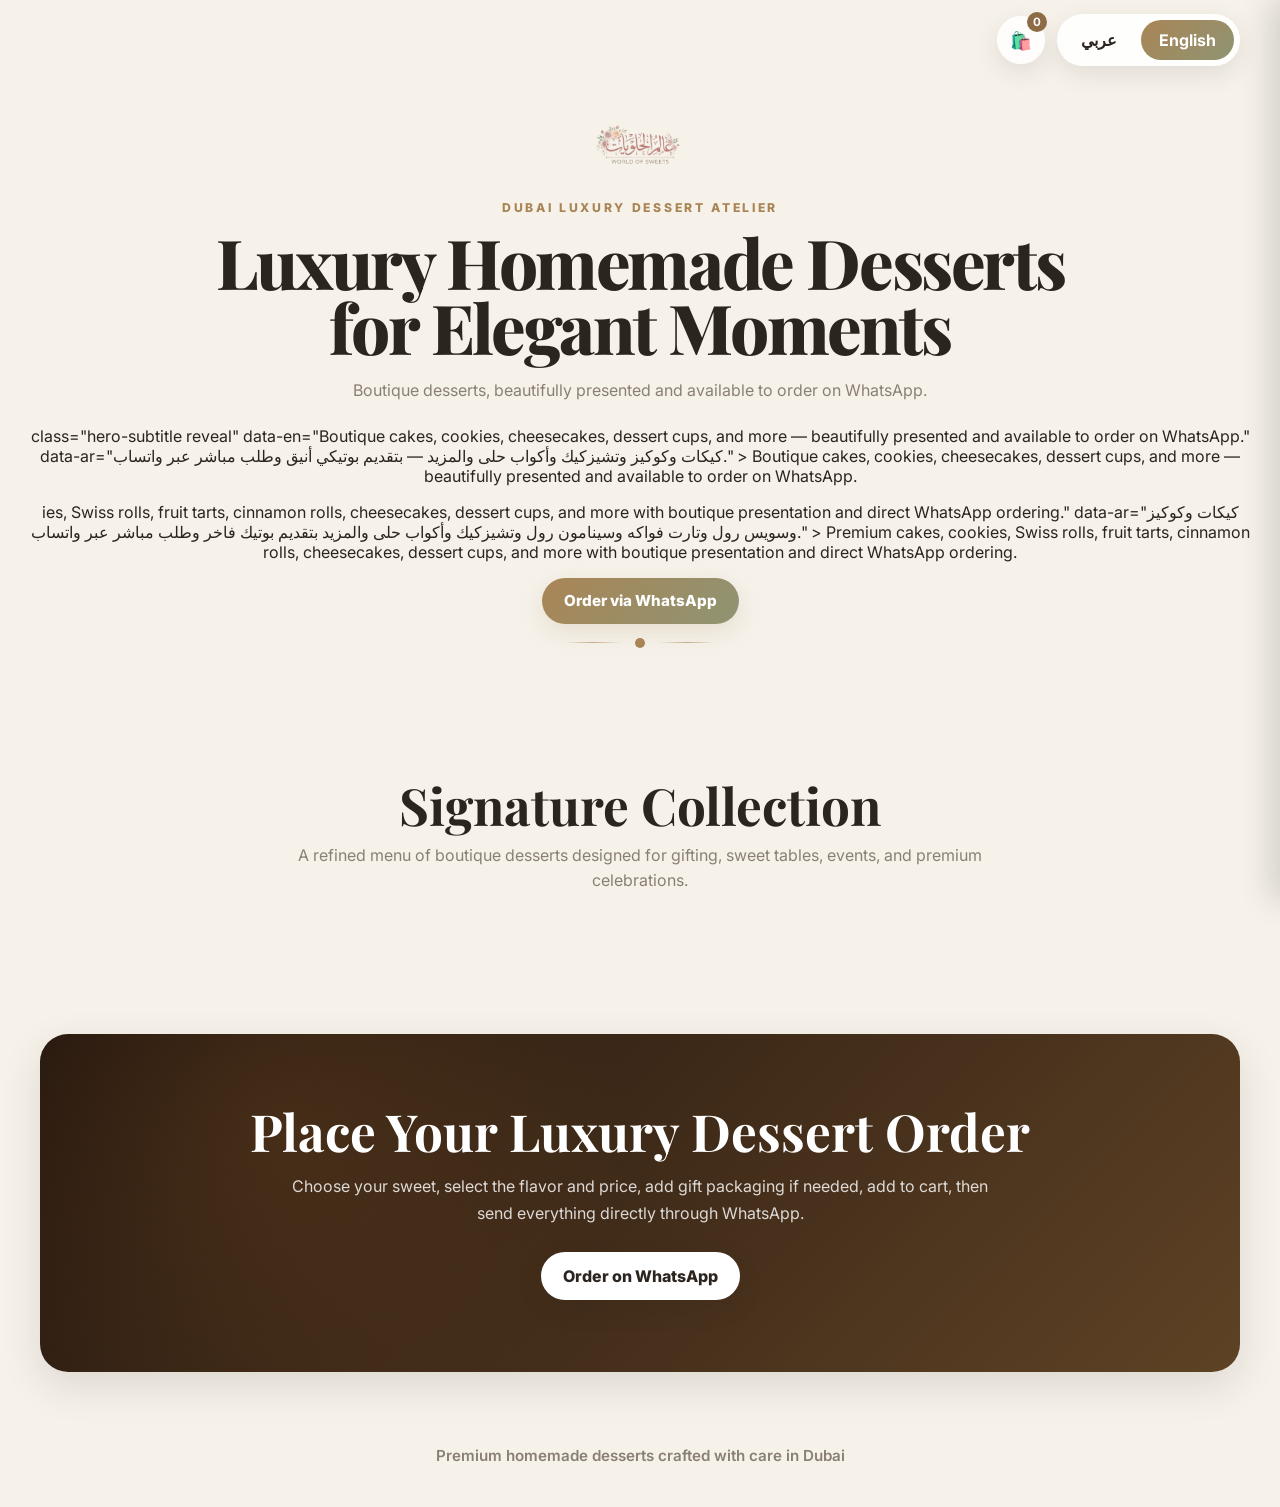
==== commit eeb99ad6: "Hard override hero fix" ====
--- a/index.html
+++ b/index.html
@@ -51,17 +51,7 @@
           Dubai Luxury Dessert Atelier
         </p>
 
-        <h1
-          class="hero-title reveal"
-          data-en="Luxury Homemade Desserts Crafted for Elegant Moments"
-          data-ar="حلويات منزلية فاخرة مصممة للحظات الأنيقة"
-        >
-          Luxury Homemade Desserts Crafted for Elegant Moments
-        </h1>
-
-        <p
-          class="hero-subtitle reveal"
-          data-en="Premium cakes, cook<h1
+<h1
   class="hero-title reveal"
   data-en="Luxury Homemade Desserts for Elegant Moments"
   data-ar="حلويات منزلية فاخرة للحظات الأنيقة"
@@ -70,6 +60,12 @@
 </h1>
 
 <p
+  class="hero-subtitle reveal"
+  data-en="Boutique desserts, beautifully presented and available to order on WhatsApp."
+  data-ar="حلويات بوتيكية بتقديم أنيق ومتاحة للطلب مباشرة عبر واتساب."
+>
+  Boutique desserts, beautifully presented and available to order on WhatsApp.
+</p>
   class="hero-subtitle reveal"
   data-en="Boutique cakes, cookies, cheesecakes, dessert cups, and more — beautifully presented and available to order on WhatsApp."
   data-ar="كيكات وكوكيز وتشيزكيك وأكواب حلى والمزيد — بتقديم بوتيكي أنيق وطلب مباشر عبر واتساب."
--- a/style.css
+++ b/style.css
@@ -1438,4 +1438,178 @@
     padding: 0 18px !important;
     font-size: 0.88rem !important;
   }
+}
+
+/* ===== HARD OVERRIDE: HERO FINAL FIX ===== */
+
+.hero,
+.hero .container,
+.hero-inner {
+  width: 100% !important;
+  max-width: 100% !important;
+}
+
+.hero-inner {
+  margin: 0 auto !important;
+  padding: 20px 16px 28px !important;
+  text-align: center !important;
+}
+
+.hero-logo-wrap {
+  margin: 0 0 14px !important;
+  justify-content: center !important;
+}
+
+.hero-logo {
+  display: block !important;
+  width: 130px !important;
+  max-width: 130px !important;
+  margin: 0 auto !important;
+}
+
+.hero-tag {
+  max-width: 520px !important;
+  margin: 0 auto 14px !important;
+  font-size: 0.76rem !important;
+  line-height: 1.4 !important;
+  letter-spacing: 0.22em !important;
+  text-align: center !important;
+}
+
+.hero-title {
+  display: block !important;
+  width: min(920px, 92vw) !important;
+  max-width: min(920px, 92vw) !important;
+  margin: 0 auto 18px !important;
+  font-size: clamp(2.2rem, 5.6vw, 4.3rem) !important;
+  line-height: 0.94 !important;
+  letter-spacing: -0.035em !important;
+  text-align: center !important;
+  white-space: normal !important;
+  word-break: normal !important;
+  overflow-wrap: anywhere !important;
+}
+
+.hero-subtitle {
+  display: block !important;
+  width: min(760px, 92vw) !important;
+  max-width: min(760px, 92vw) !important;
+  margin: 0 auto 22px !important;
+  font-size: 1rem !important;
+  line-height: 1.65 !important;
+  text-align: center !important;
+  color: #8a7f75 !important;
+  white-space: normal !important;
+  word-break: normal !important;
+  overflow-wrap: anywhere !important;
+}
+
+.hero-buttons {
+  justify-content: center !important;
+  margin: 0 0 14px !important;
+}
+
+.hero-buttons .btn-whatsapp {
+  min-height: 46px !important;
+  padding: 0 22px !important;
+  font-size: 0.95rem !important;
+}
+
+.hero-divider {
+  justify-content: center !important;
+}
+
+@media (max-width: 900px) {
+  .hero-inner {
+    padding: 14px 14px 24px !important;
+  }
+
+  .hero-logo {
+    width: 100px !important;
+    max-width: 100px !important;
+  }
+
+  .hero-tag {
+    max-width: 340px !important;
+    font-size: 0.64rem !important;
+    letter-spacing: 0.16em !important;
+  }
+
+  .hero-title {
+    width: min(560px, 92vw) !important;
+    max-width: min(560px, 92vw) !important;
+    font-size: clamp(1.7rem, 7.2vw, 3rem) !important;
+    line-height: 0.97 !important;
+    margin-bottom: 12px !important;
+  }
+
+  .hero-subtitle {
+    width: min(520px, 92vw) !important;
+    max-width: min(520px, 92vw) !important;
+    font-size: 0.9rem !important;
+    margin-bottom: 18px !important;
+  }
+}
+
+@media (max-width: 640px) {
+  .topbar {
+    padding-top: 8px !important;
+    position: relative !important;
+  }
+
+  .topbar-wrap {
+    justify-content: flex-end !important;
+    align-items: flex-start !important;
+  }
+
+  .topbar-actions {
+    gap: 6px !important;
+    transform: scale(0.9) !important;
+    transform-origin: top right !important;
+  }
+
+  .hero-inner {
+    padding: 8px 10px 20px !important;
+  }
+
+  .hero-logo-wrap {
+    margin-bottom: 8px !important;
+  }
+
+  .hero-logo {
+    width: 72px !important;
+    max-width: 72px !important;
+  }
+
+  .hero-tag {
+    width: 280px !important;
+    max-width: 280px !important;
+    font-size: 0.54rem !important;
+    letter-spacing: 0.12em !important;
+    margin-bottom: 10px !important;
+  }
+
+  .hero-title {
+    width: min(300px, 92vw) !important;
+    max-width: min(300px, 92vw) !important;
+    font-size: clamp(1.45rem, 8.5vw, 2.1rem) !important;
+    line-height: 0.98 !important;
+    margin-bottom: 10px !important;
+    letter-spacing: -0.025em !important;
+  }
+
+  .hero-subtitle {
+    width: min(290px, 92vw) !important;
+    max-width: min(290px, 92vw) !important;
+    font-size: 0.8rem !important;
+    line-height: 1.62 !important;
+    margin-bottom: 14px !important;
+    padding: 0 !important;
+  }
+
+  .hero-buttons .btn-whatsapp {
+    min-height: 42px !important;
+    padding: 0 18px !important;
+    font-size: 0.86rem !important;
+  }
 }
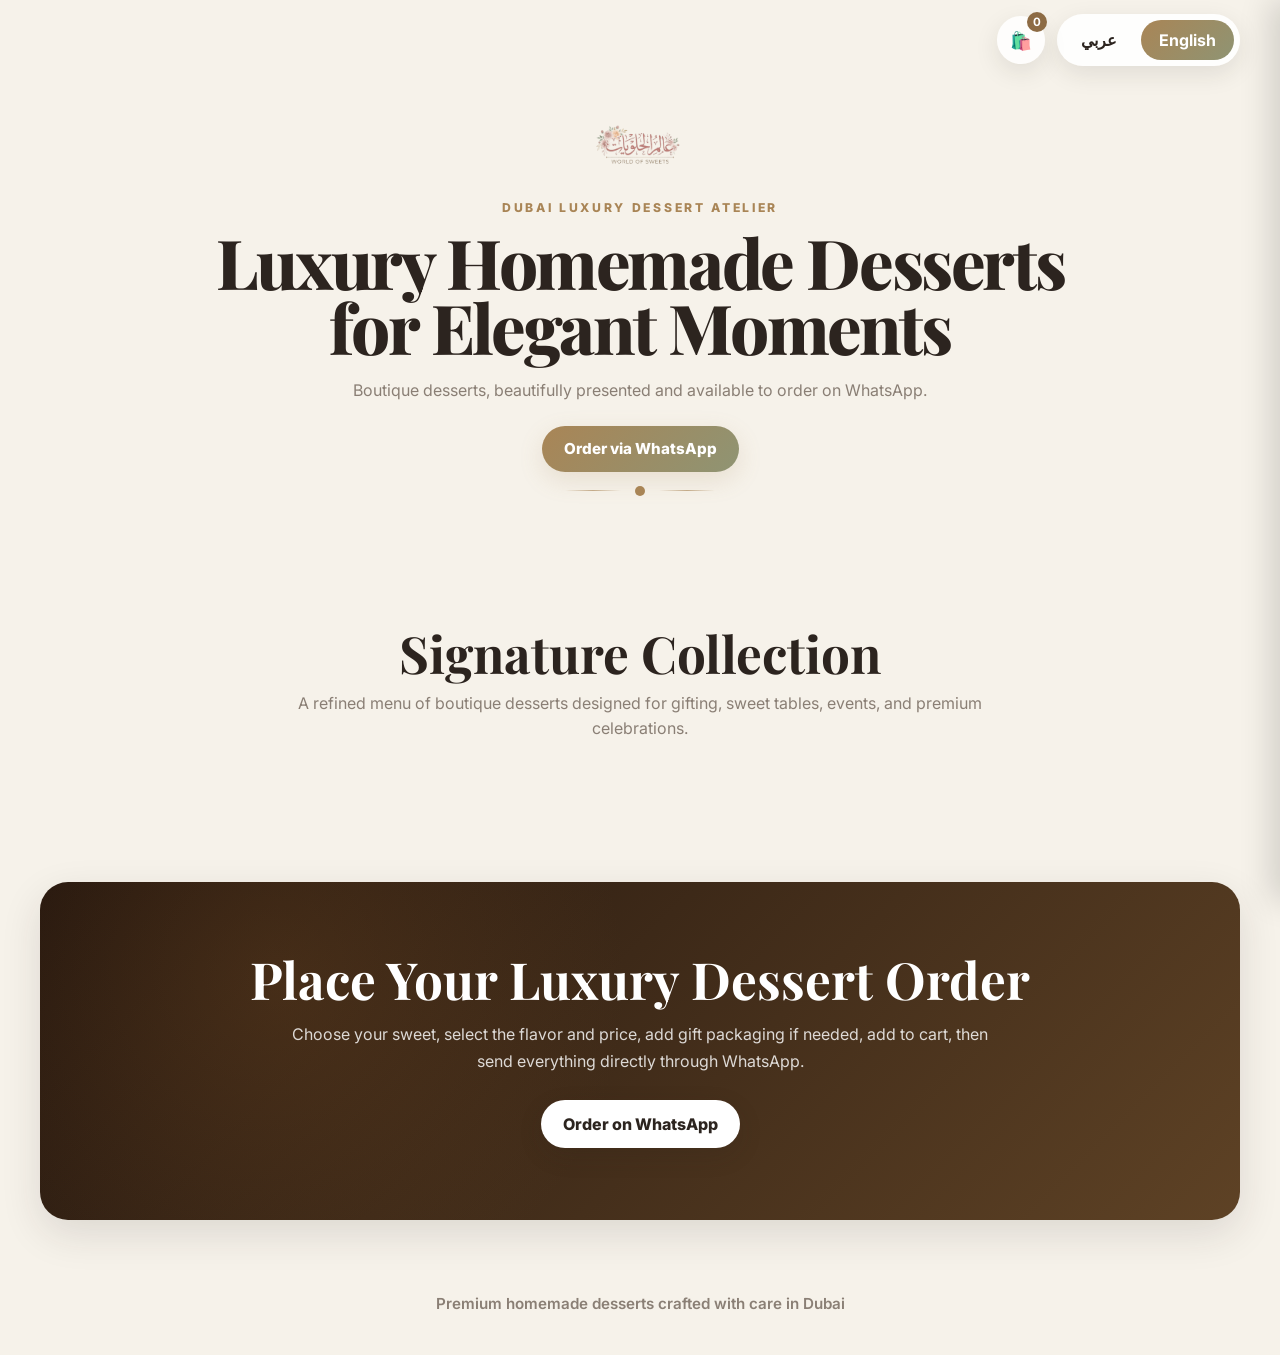
==== commit 726f84b1: "Reset index hero and fix broken HTML" ====
--- a/index.html
+++ b/index.html
@@ -29,8 +29,8 @@
         </button>
 
         <div class="language-switch">
-          <button class="lang-btn" data-lang="ar">عربي</button>
-          <button class="lang-btn active" data-lang="en">English</button>
+          <button class="lang-btn" data-lang="ar" type="button">عربي</button>
+          <button class="lang-btn active" data-lang="en" type="button">English</button>
         </div>
       </div>
     </div>
@@ -39,45 +39,35 @@
   <main>
     <section class="hero section" id="home">
       <div class="container hero-inner">
-        <div class="hero-logo-wrap reveal">
+        <div class="hero-logo-wrap reveal show">
           <img src="images/Logo.png" alt="Word of Sweets main logo" class="hero-logo" />
         </div>
 
         <p
-          class="hero-tag reveal"
+          class="hero-tag reveal show"
           data-en="Dubai Luxury Dessert Atelier"
           data-ar="أتيليه حلويات فاخر في دبي"
         >
           Dubai Luxury Dessert Atelier
         </p>
 
-<h1
-  class="hero-title reveal"
-  data-en="Luxury Homemade Desserts for Elegant Moments"
-  data-ar="حلويات منزلية فاخرة للحظات الأنيقة"
->
-  Luxury Homemade Desserts for Elegant Moments
-</h1>
-
-<p
-  class="hero-subtitle reveal"
-  data-en="Boutique desserts, beautifully presented and available to order on WhatsApp."
-  data-ar="حلويات بوتيكية بتقديم أنيق ومتاحة للطلب مباشرة عبر واتساب."
->
-  Boutique desserts, beautifully presented and available to order on WhatsApp.
-</p>
-  class="hero-subtitle reveal"
-  data-en="Boutique cakes, cookies, cheesecakes, dessert cups, and more — beautifully presented and available to order on WhatsApp."
-  data-ar="كيكات وكوكيز وتشيزكيك وأكواب حلى والمزيد — بتقديم بوتيكي أنيق وطلب مباشر عبر واتساب."
->
-  Boutique cakes, cookies, cheesecakes, dessert cups, and more — beautifully presented and available to order on WhatsApp.
-</p>ies, Swiss rolls, fruit tarts, cinnamon rolls, cheesecakes, dessert cups, and more with boutique presentation and direct WhatsApp ordering."
-          data-ar="كيكات وكوكيز وسويس رول وتارت فواكه وسينامون رول وتشيزكيك وأكواب حلى والمزيد بتقديم بوتيك فاخر وطلب مباشر عبر واتساب."
+        <h1
+          class="hero-title reveal show"
+          data-en="Luxury Homemade Desserts for Elegant Moments"
+          data-ar="حلويات منزلية فاخرة للحظات الأنيقة"
         >
-          Premium cakes, cookies, Swiss rolls, fruit tarts, cinnamon rolls, cheesecakes, dessert cups, and more with boutique presentation and direct WhatsApp ordering.
+          Luxury Homemade Desserts for Elegant Moments
+        </h1>
+
+        <p
+          class="hero-subtitle reveal show"
+          data-en="Boutique desserts, beautifully presented and available to order on WhatsApp."
+          data-ar="حلويات بوتيكية بتقديم أنيق ومتاحة للطلب مباشرة عبر واتساب."
+        >
+          Boutique desserts, beautifully presented and available to order on WhatsApp.
         </p>
 
-        <div class="hero-buttons reveal">
+        <div class="hero-buttons reveal show">
           <a
             href="https://wa.me/971528112120"
             target="_blank"
@@ -90,7 +80,7 @@
           </a>
         </div>
 
-        <div class="hero-divider reveal">
+        <div class="hero-divider reveal show">
           <span></span>
           <i></i>
           <span></span>
@@ -100,13 +90,13 @@
 
     <section class="products section" id="products">
       <div class="container">
-        <div class="section-head reveal">
+        <div class="section-head reveal show">
           <h2 data-en="Signature Collection" data-ar="التشكيلة المميزة">
             Signature Collection
           </h2>
           <p
             data-en="A refined menu of boutique desserts designed for gifting, sweet tables, events, and premium celebrations."
-            data-ar="قائمة راقية من الحلويات البوتيكية المصممة للهدايا وطاولات الحلوى والمناسبات والاحتفالات الفاخرة."
+            data-ar="تشكيلة راقية من الحلويات البوتيكية مصممة للهدايا والطاولات الفاخرة والمناسبات."
           >
             A refined menu of boutique desserts designed for gifting, sweet tables, events, and premium celebrations.
           </p>
@@ -118,7 +108,7 @@
 
     <section class="cta section">
       <div class="container">
-        <div class="cta-box reveal">
+        <div class="cta-box reveal show">
           <h2 data-en="Place Your Luxury Dessert Order" data-ar="اطلب تشكيلتك الفاخرة">
             Place Your Luxury Dessert Order
           </h2>
@@ -145,7 +135,10 @@
 
   <footer class="site-footer">
     <div class="container footer-wrap">
-      <p data-en="Premium homemade desserts crafted with care in Dubai" data-ar="حلويات منزلية فاخرة مصنوعة بعناية في دبي">
+      <p
+        data-en="Premium homemade desserts crafted with care in Dubai"
+        data-ar="حلويات منزلية فاخرة مصنوعة بعناية في دبي"
+      >
         Premium homemade desserts crafted with care in Dubai
       </p>
     </div>
@@ -167,40 +160,61 @@
           <p id="modalDescription" class="modal-description"></p>
 
           <div class="option-group">
-            <h3 class="option-title" data-en="Choose Flavor" data-ar="اختر النكهة">Choose Flavor</h3>
+            <h3 class="option-title" data-en="Choose Flavor" data-ar="اختر النكهة">
+              Choose Flavor
+            </h3>
             <div class="flavor-grid" id="flavorOptions"></div>
           </div>
 
           <div class="option-group">
-            <h3 class="option-title" data-en="Gift Options" data-ar="خيارات التغليف والهدايا">Gift Options</h3>
+            <h3 class="option-title" data-en="Gift Options" data-ar="خيارات التغليف">
+              Gift Options
+            </h3>
             <div class="option-grid" id="giftOptions"></div>
           </div>
 
           <div class="option-group">
-  <h3 class="option-title" data-en="Quantity" data-ar="الكمية">Quantity</h3>
-  <div class="quantity-row">
-    <button class="qty-btn" id="decreaseQty" type="button">-</button>
-    <span class="qty-number" id="quantityValue">1</span>
-    <button class="qty-btn" id="increaseQty" type="button">+</button>
-  </div>
-</div>
-
-<div class="option-group">
-  <h3 class="option-title" data-en="Notes" data-ar="ملاحظات">Notes</h3>
-  <textarea
-    id="orderNote"
-    class="order-note-input"
-    data-en-placeholder="Add any notes for your order..."
-    data-ar-placeholder="أضف أي ملاحظات لطلبك..."
-    placeholder="Add any notes for your order..."
-  ></textarea>
-</div>
+            <h3 class="option-title" data-en="Quantity" data-ar="الكمية">
+              Quantity
+            </h3>
+            <div class="quantity-row">
+              <button class="qty-btn" id="decreaseQty" type="button">-</button>
+              <span class="qty-number" id="quantityValue">1</span>
+              <button class="qty-btn" id="increaseQty" type="button">+</button>
+            </div>
+          </div>
+
+          <div class="option-group">
+            <h3 class="option-title" data-en="Notes" data-ar="ملاحظات">
+              Notes
+            </h3>
+            <textarea
+              id="orderNote"
+              class="order-note-input"
+              data-en-placeholder="Add any notes for your order..."
+              data-ar-placeholder="أضف أي ملاحظات لطلبك..."
+              placeholder="Add any notes for your order..."
+            ></textarea>
+          </div>
 
           <div class="modal-actions">
-            <button class="btn btn-add-cart" id="addToCartBtn" type="button" data-en="Add to Cart" data-ar="أضف إلى السلة">
+            <button
+              class="btn btn-add-cart"
+              id="addToCartBtn"
+              type="button"
+              data-en="Add to Cart"
+              data-ar="أضف إلى السلة"
+            >
               Add to Cart
             </button>
-            <button class="btn btn-whatsapp modal-order-btn" id="sendOrderBtn" type="button" data-en="Order via WhatsApp" data-ar="اطلب عبر واتساب">
+
+            <button
+              class="btn modal-order-btn"
+              id="sendOrderBtn"
+              type="button"
+              data-en="Order via WhatsApp"
+              data-ar="اطلب عبر واتساب"
+            >
               Order via WhatsApp
             </button>
           </div>
@@ -208,7 +222,7 @@
           <div class="modal-summary">
             <div class="summary-row">
               <span data-en="Selected Item" data-ar="الصنف المختار">Selected Item</span>
-              <strong id="summaryProduct"></strong>
+              <strong id="summaryProduct">-</strong>
             </div>
             <div class="summary-row">
               <span data-en="Flavor" data-ar="النكهة">Flavor</span>
@@ -219,11 +233,11 @@
               <strong id="summaryPrice">-</strong>
             </div>
             <div class="summary-row">
-              <span data-en="Gift Option" data-ar="خيار الهدية">Gift Option</span>
+              <span data-en="Gift Option" data-ar="خيار التغليف">Gift Option</span>
               <strong id="summaryGift">-</strong>
             </div>
             <div class="summary-row">
-              <span data-en="Gift Price" data-ar="سعر الهدية">Gift Price</span>
+              <span data-en="Gift Price" data-ar="سعر التغليف">Gift Price</span>
               <strong id="summaryGiftPrice">-</strong>
             </div>
             <div class="summary-row">
@@ -240,17 +254,24 @@
     </div>
   </div>
 
+  <div class="cart-overlay" id="cartOverlay"></div>
+
   <aside class="cart-drawer" id="cartDrawer" aria-hidden="true">
     <div class="cart-header">
-      <h2 data-en="Your Cart" data-ar="سلة المشتريات">Your Cart</h2>
-      <button class="cart-close" id="cartClose" type="button" aria-label="Close cart">×</button>
+      <h2 data-en="Your Cart" data-ar="سلتك">Your Cart</h2>
+      <button class="cart-close" id="cartClose" type="button" aria-label="Close">×</button>
     </div>
 
     <div class="cart-items" id="cartItems"></div>
 
-    <div class="cart-empty" id="cartEmpty" data-en="Your cart is empty." data-ar="سلة المشتريات فارغة.">
+    <p
+      class="cart-empty"
+      id="cartEmpty"
+      data-en="Your cart is empty."
+      data-ar="السلة فارغة."
+    >
       Your cart is empty.
-    </div>
+    </p>
 
     <div class="cart-footer">
       <div class="cart-total-row">
@@ -258,13 +279,17 @@
         <strong id="cartTotal">0 AED</strong>
       </div>
 
-      <button class="btn btn-whatsapp cart-checkout-btn" id="cartCheckoutBtn" type="button" data-en="Checkout on WhatsApp" data-ar="إرسال الطلب عبر واتساب">
-        Checkout on WhatsApp
+      <button
+        class="btn cart-checkout-btn"
+        id="cartCheckoutBtn"
+        type="button"
+        data-en="Send Order on WhatsApp"
+        data-ar="أرسل الطلب عبر واتساب"
+      >
+        Send Order on WhatsApp
       </button>
     </div>
   </aside>
-
-  <div class="cart-overlay" id="cartOverlay"></div>
 
   <script src="https://cdn.jsdelivr.net/npm/@supabase/supabase-js@2"></script>
   <script src="supabase-config.js"></script>
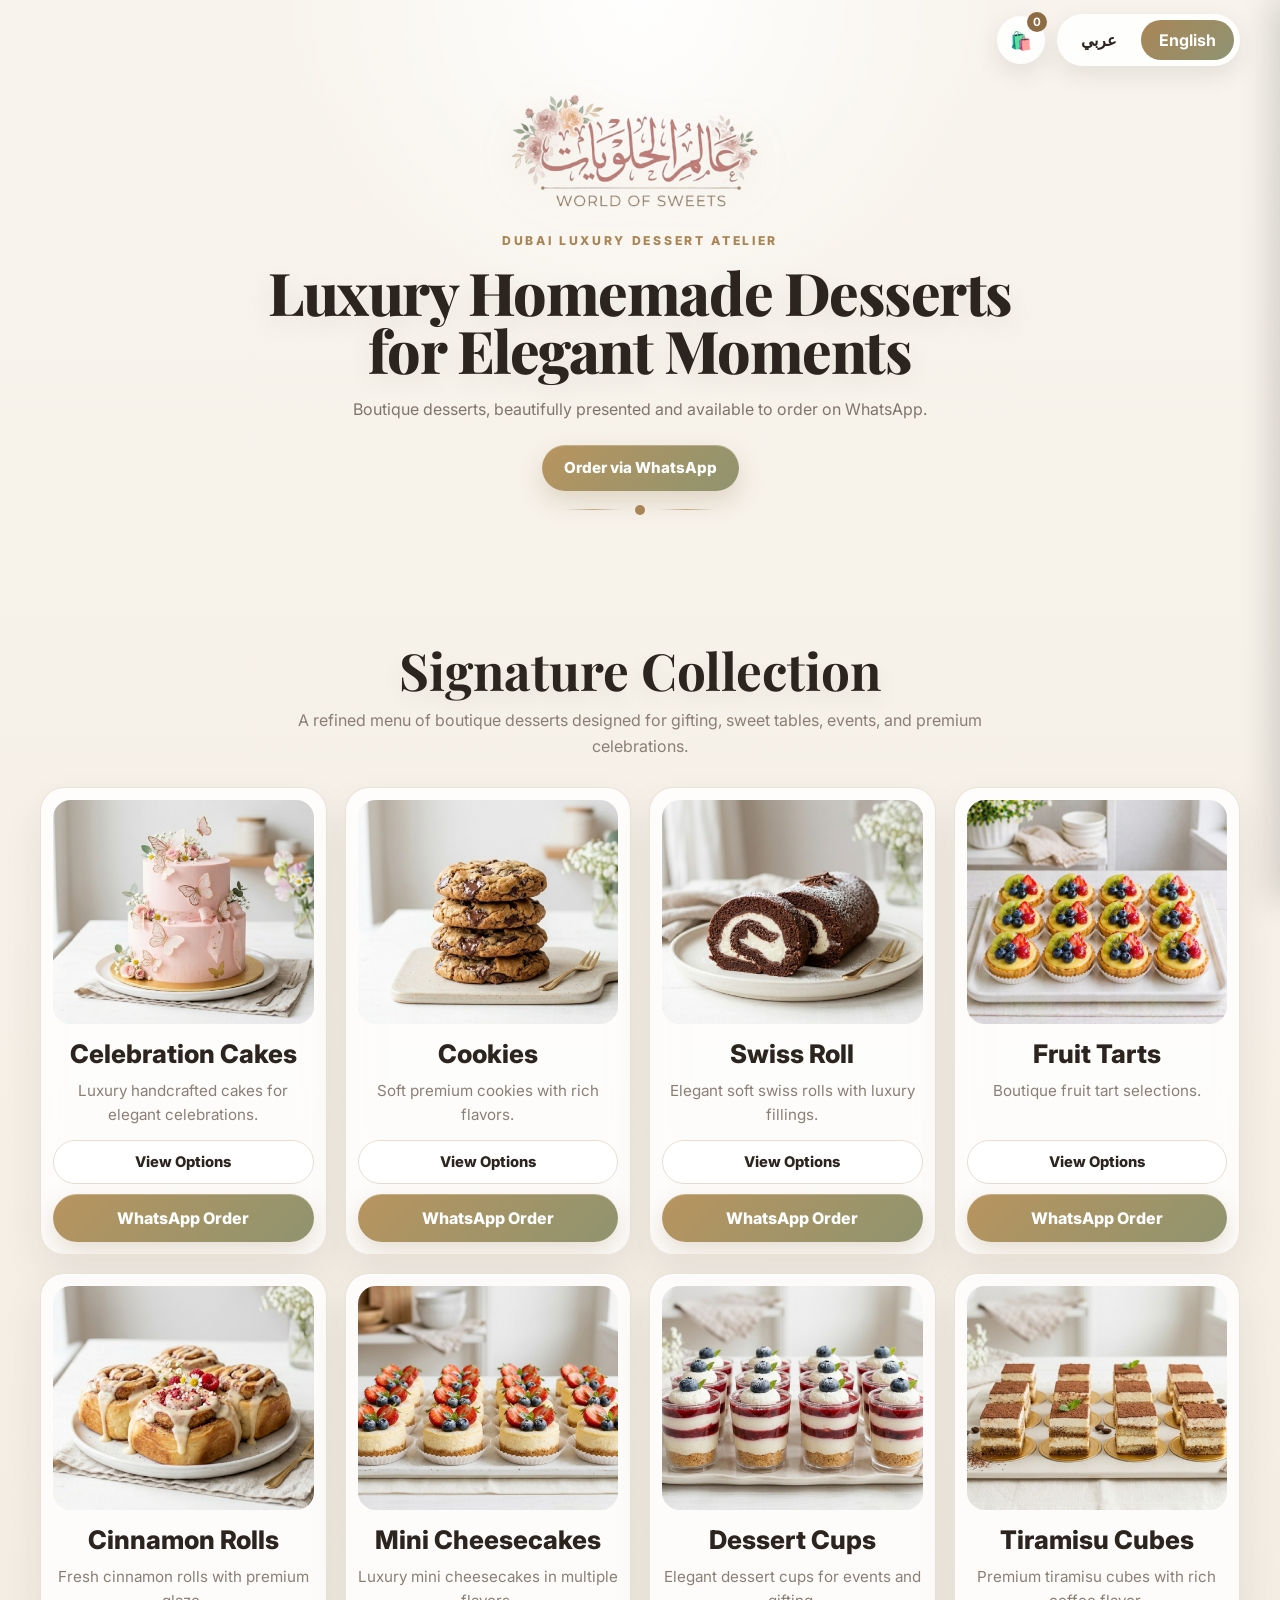
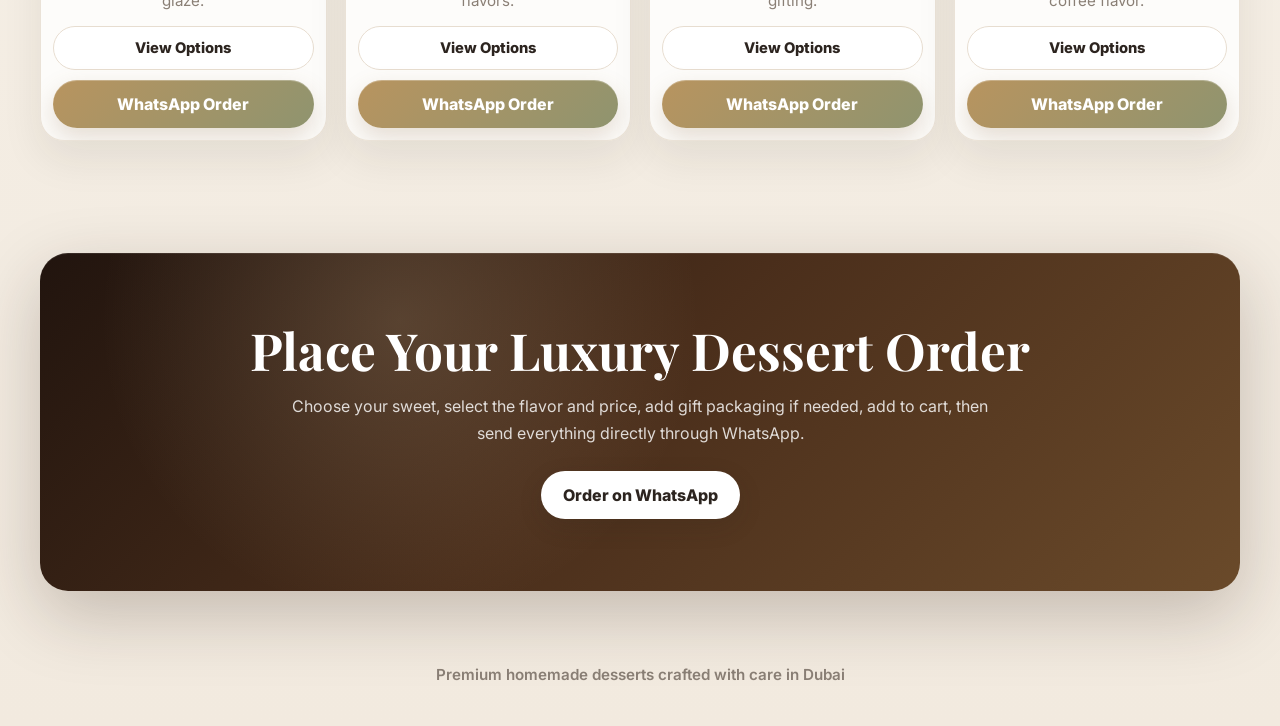
==== commit 65fb6523: "Fix static product cards and Arabic translation" ====
--- a/index.html
+++ b/index.html
@@ -291,8 +291,6 @@
     </div>
   </aside>
 
-  <script src="https://cdn.jsdelivr.net/npm/@supabase/supabase-js@2"></script>
-  <script src="supabase-config.js"></script>
   <script src="script.js"></script>
 </body>
 </html>
--- a/style.css
+++ b/style.css
@@ -1612,4 +1612,472 @@
     padding: 0 18px !important;
     font-size: 0.86rem !important;
   }
+}
+
+/* ===== FINAL HERO ONLY FIX ===== */
+
+.hero-logo {
+  width: 170px !important;
+  max-width: 170px !important;
+}
+
+.hero-title {
+  max-width: 820px !important;
+  font-size: clamp(2.1rem, 4.6vw, 3.8rem) !important;
+  line-height: 0.98 !important;
+  letter-spacing: -0.025em !important;
+}
+
+@media (max-width: 900px) {
+  .hero-logo {
+    width: 135px !important;
+    max-width: 135px !important;
+  }
+
+  .hero-title {
+    max-width: 620px !important;
+    font-size: clamp(1.8rem, 6vw, 2.8rem) !important;
+    line-height: 1 !important;
+  }
+}
+
+@media (max-width: 640px) {
+  .hero-logo {
+    width: 105px !important;
+    max-width: 105px !important;
+  }
+
+  .hero-title {
+    max-width: 330px !important;
+    font-size: clamp(1.65rem, 7.2vw, 2rem) !important;
+    line-height: 1 !important;
+    margin-bottom: 10px !important;
+  }
+}
+
+/* ===== FINAL LOGO FIX (ONLY ONE BLOCK) ===== */
+
+.hero-logo-wrap {
+  height: 120px;
+  display: flex;
+  align-items: center;
+  justify-content: center;
+  margin-bottom: 10px;
+}
+
+.hero-logo {
+  width: 220px;
+  height: auto;
+  transform: scale(1.6);
+  transform-origin: center;
+}
+
+@media (max-width: 640px) {
+  .hero-logo-wrap {
+    height: 95px;
+  }
+
+  .hero-logo {
+    width: 160px;
+    transform: scale(1.5);
+  }
+}
+
+/* ===== ULTRA PREMIUM UI POLISH ===== */
+
+body {
+  background:
+    radial-gradient(circle at top center, rgba(255, 255, 255, 0.95), transparent 360px),
+    linear-gradient(180deg, #f8f4ed 0%, #f2eadf 100%) !important;
+}
+
+/* Hero luxury spacing */
+.hero {
+  padding-top: 12px !important;
+  padding-bottom: 72px !important;
+}
+
+.hero-title {
+  text-shadow: 0 8px 26px rgba(44, 36, 31, 0.08);
+}
+
+.hero-subtitle {
+  color: #7f756d !important;
+}
+
+.hero-logo-wrap {
+  filter: drop-shadow(0 10px 20px rgba(169, 133, 86, 0.14));
+}
+
+/* Premium buttons */
+.btn-whatsapp,
+.btn-card-whatsapp,
+.modal-order-btn,
+.btn-add-cart,
+.cart-checkout-btn {
+  background: linear-gradient(135deg, #b8945f 0%, #8f946f 100%) !important;
+  box-shadow:
+    0 10px 24px rgba(142, 111, 68, 0.22),
+    inset 0 1px 0 rgba(255, 255, 255, 0.25) !important;
+}
+
+.btn-view-options {
+  background: rgba(255, 255, 255, 0.88) !important;
+}
+
+.btn:hover {
+  transform: translateY(-2px) !important;
+}
+
+/* Products */
+.products {
+  padding-top: 30px !important;
+}
+
+.section-head h2 {
+  text-shadow: 0 8px 22px rgba(44, 36, 31, 0.08);
+}
+
+.product-card {
+  background: rgba(255, 255, 255, 0.82) !important;
+  backdrop-filter: blur(10px);
+  border: 1px solid rgba(231, 221, 208, 0.85) !important;
+  box-shadow:
+    0 18px 42px rgba(44, 36, 31, 0.08),
+    inset 0 1px 0 rgba(255, 255, 255, 0.75) !important;
+  transition: transform 0.25s ease, box-shadow 0.25s ease;
+}
+
+.product-card:hover {
+  transform: translateY(-6px);
+  box-shadow:
+    0 24px 55px rgba(44, 36, 31, 0.13),
+    inset 0 1px 0 rgba(255, 255, 255, 0.8) !important;
+}
+
+.product-image-wrap {
+  box-shadow: inset 0 0 0 1px rgba(255, 255, 255, 0.45);
+}
+
+.product-image {
+  transition: transform 0.35s ease;
+}
+
+.product-card:hover .product-image {
+  transform: scale(1.04);
+}
+
+/* Premium CTA */
+.cta-box {
+  background:
+    radial-gradient(circle at 30% 20%, rgba(255, 229, 188, 0.16), transparent 34%),
+    linear-gradient(135deg, #21140e 0%, #4a2e1b 48%, #6a4a2a 100%) !important;
+  box-shadow:
+    0 24px 70px rgba(44, 26, 16, 0.23),
+    inset 0 1px 0 rgba(255, 255, 255, 0.09) !important;
+}
+
+/* Modal premium */
+.modal-dialog {
+  background:
+    radial-gradient(circle at top left, rgba(255, 255, 255, 0.9), transparent 360px),
+    #f7f1e9 !important;
+  border: 1px solid rgba(255, 255, 255, 0.62);
+}
+
+.flavor-btn,
+.gift-btn {
+  box-shadow: 0 12px 28px rgba(44, 36, 31, 0.06);
+}
+
+.flavor-btn.active,
+.gift-btn.active {
+  background: linear-gradient(180deg, #fff, #fbf6ef) !important;
+  border-color: #b8945f !important;
+  box-shadow:
+    0 14px 32px rgba(169, 133, 86, 0.18),
+    inset 0 0 0 1px rgba(184, 148, 95, 0.18) !important;
+}
+
+/* Mobile luxury polish */
+@media (max-width: 640px) {
+  .hero {
+    padding-bottom: 46px !important;
+  }
+
+  .hero-title {
+    text-shadow: 0 6px 18px rgba(44, 36, 31, 0.08);
+  }
+
+  .section-head {
+    margin-bottom: 22px !important;
+  }
+
+  .product-card {
+    box-shadow:
+      0 14px 32px rgba(44, 36, 31, 0.08),
+      inset 0 1px 0 rgba(255, 255, 255, 0.7) !important;
+  }
+
+  .cta-box {
+    margin-top: 18px;
+  }
+}
+
+/* ==================================================
+   FINAL ULTRA PREMIUM MODAL + PRODUCT PAGE FIX
+   Safe override only - does not damage mobile
+================================================== */
+
+/* Modal background */
+.modal {
+  background: rgba(32, 24, 18, 0.38) !important;
+  backdrop-filter: blur(10px) saturate(120%) !important;
+}
+
+/* Modal main box */
+.modal-dialog {
+  width: min(1180px, calc(100% - 28px)) !important;
+  max-height: 90vh !important;
+  overflow: hidden !important;
+  border-radius: 30px !important;
+  background:
+    radial-gradient(circle at top left, rgba(255, 255, 255, 0.95), transparent 360px),
+    linear-gradient(135deg, #fffaf4 0%, #f5eee5 100%) !important;
+  box-shadow:
+    0 35px 90px rgba(30, 18, 10, 0.28),
+    inset 0 1px 0 rgba(255, 255, 255, 0.75) !important;
+  border: 1px solid rgba(255, 255, 255, 0.65) !important;
+}
+
+/* Layout: image bigger, content still clean */
+.modal-grid {
+  display: grid !important;
+  grid-template-columns: 58% 42% !important;
+  gap: 26px !important;
+  max-height: 90vh !important;
+  align-items: stretch !important;
+}
+
+/* Left image area */
+.modal-image-side {
+  padding: 24px 0 24px 24px !important;
+  display: flex !important;
+  align-items: stretch !important;
+}
+
+/* Main product image */
+.modal-image {
+  width: 100% !important;
+  height: 520px !important;
+  object-fit: cover !important;
+  object-position: center !important;
+  border-radius: 26px !important;
+  box-shadow:
+    0 24px 60px rgba(44, 36, 31, 0.18),
+    inset 0 1px 0 rgba(255, 255, 255, 0.55) !important;
+  transition: transform 0.45s ease, box-shadow 0.45s ease !important;
+}
+
+/* Premium hover zoom */
+.modal-image:hover {
+  transform: scale(1.025) !important;
+  box-shadow:
+    0 32px 78px rgba(44, 36, 31, 0.24),
+    0 0 35px rgba(184, 148, 95, 0.16) !important;
+}
+
+/* Right content side */
+.modal-content-side {
+  padding: 28px 28px 28px 0 !important;
+  max-height: 90vh !important;
+  overflow-y: auto !important;
+  overflow-x: hidden !important;
+  -webkit-overflow-scrolling: touch !important;
+}
+
+/* Modal close button */
+.modal-close {
+  top: 18px !important;
+  right: 18px !important;
+  width: 48px !important;
+  height: 48px !important;
+  background: rgba(255, 255, 255, 0.9) !important;
+  box-shadow: 0 12px 28px rgba(44, 36, 31, 0.12) !important;
+}
+
+/* Modal title */
+.modal-title {
+  font-family: "Inter", Arial, sans-serif !important;
+  font-size: clamp(2.2rem, 4.2vw, 3.6rem) !important;
+  line-height: 0.96 !important;
+  letter-spacing: -0.04em !important;
+  margin-bottom: 14px !important;
+}
+
+/* Modal description */
+.modal-description {
+  max-width: 560px !important;
+  color: #7f746c !important;
+  font-size: 1.02rem !important;
+  line-height: 1.65 !important;
+}
+
+/* Option cards */
+.flavor-btn,
+.gift-btn {
+  background: rgba(255, 255, 255, 0.86) !important;
+  border: 1px solid rgba(231, 221, 208, 0.8) !important;
+  border-radius: 22px !important;
+  box-shadow:
+    0 16px 38px rgba(44, 36, 31, 0.07),
+    inset 0 1px 0 rgba(255, 255, 255, 0.75) !important;
+  transition:
+    transform 0.25s ease,
+    box-shadow 0.25s ease,
+    border-color 0.25s ease,
+    background 0.25s ease !important;
+}
+
+/* Hover effect */
+.flavor-btn:hover,
+.gift-btn:hover {
+  transform: translateY(-4px) !important;
+  box-shadow:
+    0 22px 48px rgba(44, 36, 31, 0.13),
+    0 0 28px rgba(184, 148, 95, 0.12) !important;
+}
+
+/* Active selected option */
+.flavor-btn.active,
+.gift-btn.active {
+  background: linear-gradient(180deg, #fff, #fbf5ed) !important;
+  border-color: #b8945f !important;
+  box-shadow:
+    0 22px 50px rgba(169, 133, 86, 0.22),
+    inset 0 0 0 1px rgba(184, 148, 95, 0.22) !important;
+}
+
+/* Flavor thumbnails */
+.flavor-btn img {
+  width: 82px !important;
+  height: 82px !important;
+  object-fit: cover !important;
+  border-radius: 18px !important;
+  box-shadow: 0 10px 20px rgba(44, 36, 31, 0.08) !important;
+}
+
+/* Buttons inside modal */
+.btn-add-cart,
+.modal-order-btn {
+  min-height: 54px !important;
+  border-radius: 999px !important;
+  background: linear-gradient(135deg, #b8945f 0%, #8f946f 100%) !important;
+  box-shadow:
+    0 14px 34px rgba(142, 111, 68, 0.25),
+    inset 0 1px 0 rgba(255, 255, 255, 0.28) !important;
+}
+
+/* Notes input */
+.order-note-input {
+  background: rgba(255, 255, 255, 0.86) !important;
+  border: 1px solid rgba(222, 215, 207, 0.95) !important;
+  box-shadow: inset 0 1px 0 rgba(255, 255, 255, 0.7) !important;
+}
+
+/* Summary box */
+.modal-summary {
+  background: rgba(255, 255, 255, 0.78) !important;
+  backdrop-filter: blur(10px) !important;
+  border-radius: 24px !important;
+  box-shadow:
+    0 18px 42px rgba(44, 36, 31, 0.08),
+    inset 0 1px 0 rgba(255, 255, 255, 0.75) !important;
+}
+
+/* Mobile and tablet safe layout */
+@media (max-width: 900px) {
+  .modal {
+    padding: 10px !important;
+    align-items: flex-start !important;
+  }
+
+  .modal-dialog {
+    width: 100% !important;
+    max-height: 94vh !important;
+    border-radius: 24px !important;
+  }
+
+  .modal-grid {
+    grid-template-columns: 1fr !important;
+    gap: 14px !important;
+    max-height: 94vh !important;
+  }
+
+  .modal-image-side {
+    padding: 18px 18px 0 18px !important;
+  }
+
+  .modal-image {
+    height: 300px !important;
+    border-radius: 22px !important;
+  }
+
+  .modal-content-side {
+    padding: 0 18px 20px 18px !important;
+    max-height: 56vh !important;
+  }
+
+  .modal-title {
+    font-size: 2.1rem !important;
+  }
+
+  .modal-description {
+    font-size: 0.94rem !important;
+  }
+}
+
+/* Mobile phone exact fix */
+@media (max-width: 640px) {
+  .modal-dialog {
+    border-radius: 22px !important;
+  }
+
+  .modal-image {
+    height: 240px !important;
+    border-radius: 18px !important;
+  }
+
+  .modal-content-side {
+    max-height: 58vh !important;
+    padding: 0 14px 18px 14px !important;
+  }
+
+  .modal-title {
+    font-size: 1.8rem !important;
+    line-height: 1 !important;
+  }
+
+  .flavor-grid,
+  .option-grid {
+    grid-template-columns: repeat(2, minmax(0, 1fr)) !important;
+    gap: 10px !important;
+  }
+
+  .flavor-btn,
+  .gift-btn {
+    border-radius: 18px !important;
+    min-height: 90px !important;
+  }
+
+  .flavor-btn img {
+    width: 64px !important;
+    height: 64px !important;
+    border-radius: 14px !important;
+  }
+
+  .btn-add-cart,
+  .modal-order-btn {
+    min-height: 48px !important;
+  }
 }
